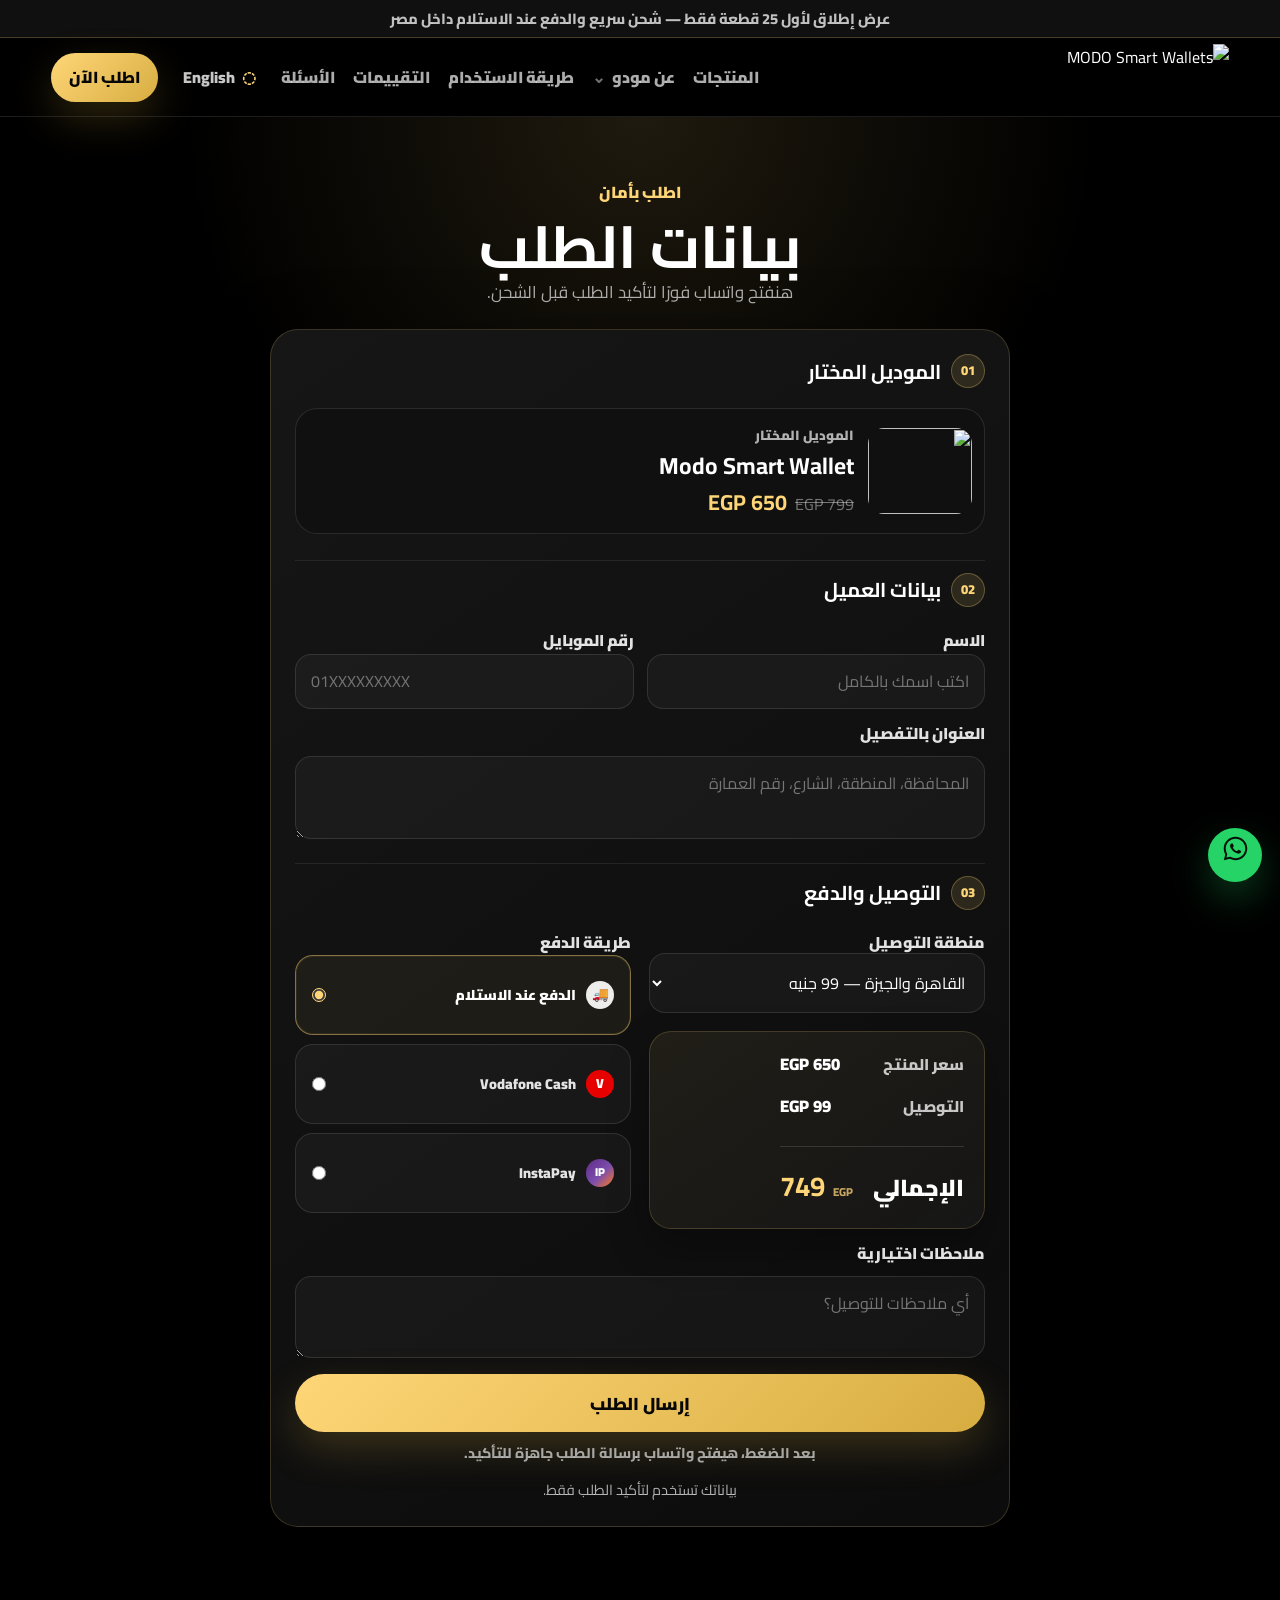
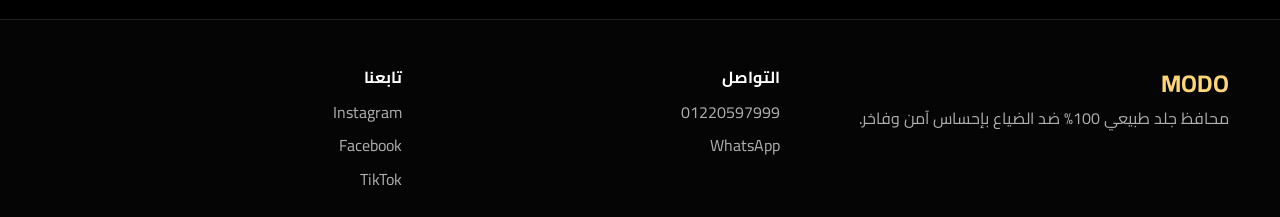
==== checkout.html @ 0194f2d9 "Add files via upload" ====
<!DOCTYPE html>
<html lang="ar" dir="rtl">
<head>
  <meta charset="UTF-8" />
  <meta name="viewport" content="width=device-width, initial-scale=1.0" />
  <meta name="description" content="Checkout MODO Smart Wallet: اختر المحفظة، منطقة التوصيل، وطريقة الدفع. الدفع عند الاستلام داخل مصر." />
  <title>Checkout | MODO Smart Wallet</title>
  <link rel="preconnect" href="https://fonts.googleapis.com">
  <link rel="preconnect" href="https://fonts.gstatic.com" crossorigin>
  <link href="https://fonts.googleapis.com/css2?family=Cairo:wght@400;600;700;800;900&display=swap" rel="stylesheet">
  <link rel="stylesheet" href="style.css?v=20260529-mobile-total-gray" />

  <!-- Meta Pixel Code -->
  <script>
  !function(f,b,e,v,n,t,s)
  {if(f.fbq)return;n=f.fbq=function(){n.callMethod?
  n.callMethod.apply(n,arguments):n.queue.push(arguments)};
  if(!f._fbq)f._fbq=n;n.push=n;n.loaded=!0;n.version='2.0';
  n.queue=[];t=b.createElement(e);t.async=!0;
  t.src=v;s=b.getElementsByTagName(e)[0];
  s.parentNode.insertBefore(t,s)}(window, document,'script',
  'https://connect.facebook.net/en_US/fbevents.js');
  fbq('init', '1723439528639555');
  fbq('track', 'PageView');
  </script>
  <noscript><img height="1" width="1" style="display:none"
  src="https://www.facebook.com/tr?id=1723439528639555&ev=PageView&noscript=1"
  /></noscript>
  <!-- End Meta Pixel Code -->
</head>
<body class="checkout-page">
  <div class="top-strip"><span data-i18n="topOffer">عرض إطلاق لأول 25 قطعة فقط — شحن سريع والدفع عند الاستلام داخل مصر</span></div>

  <header class="site-header">
    <div class="container nav">
      <a href="./index.html#home" class="brand" aria-label="MODO Smart Wallets">
        <img src="https://www.modosmartwallets.com/modo-logo.png" alt="MODO Smart Wallets">
      </a>
      <nav class="nav-links" id="navLinks">
        <a href="./index.html#products" data-i18n="navProducts">المنتجات</a>
        <details class="nav-about">
          <summary data-i18n="navAbout">عن مودو</summary>
          <a href="./story.html" data-i18n="navStory">قصتنا</a>
          <a href="./why.html" data-i18n="navWhy">ليه تختار مودو</a>
        </details>
        <a href="./how.html" data-i18n="navHow">طريقة الاستخدام</a>
        <a href="./index.html#reviews" data-i18n="navReviews">التقييمات</a>
        <a href="./faq.html" data-i18n="navFAQ">الأسئلة</a>
      </nav>
      <div class="nav-actions">
        <button class="lang-btn" id="langToggle" type="button">English</button>
        <a href="./checkout.html" class="mini-cta" data-i18n="navCTA">اطلب الآن</a>
        <button class="menu-btn" id="menuBtn" type="button" aria-label="Menu">☰</button>
      </div>
    </div>
  </header>

  <main>
    <section class="section order-section checkout-standalone" id="order">
      <div class="container order-shell">
        <div class="section-head reveal">
          <span data-i18n="orderEyebrow">اطلب بأمان</span>
          <h1 data-i18n="orderTitle">بيانات الطلب</h1>
          <p data-i18n="orderSubtitle">هنفتح واتساب فورًا لتأكيد الطلب قبل الشحن.</p>
        </div>

        <form class="order-form reveal" id="orderForm">
          <div class="selected-product-card" id="selectedProductCard">
            <img src="https://www.modosmartwallets.com/smart-wallet.jpg" alt="" id="selectedProductImg">
            <div>
              <small data-i18n="selectedLabel">الموديل المختار</small>
              <h3 id="selectedProductName">Modo Smart Wallet</h3>
              <p><span class="old-price" id="selectedOldPrice">799 EGP</span> <strong id="selectedPrice">650 EGP</strong></p>
            </div>
          </div>

          <label for="productSelect" data-i18n="formProduct">اختار المنتج</label>
          <select id="productSelect" required></select>

          <div class="form-grid">
            <div>
              <label for="customerName" data-i18n="formName">الاسم</label>
              <input type="text" id="customerName" required>
            </div>
            <div>
              <label for="customerPhone" data-i18n="formPhone">رقم الموبايل</label>
              <input type="tel" id="customerPhone" required>
            </div>
          </div>

          <label for="customerAddress" data-i18n="formAddress">العنوان بالتفصيل</label>
          <textarea id="customerAddress" required></textarea>

          <div class="form-grid">
            <div>
              <label for="deliveryRegion" data-i18n="formDeliveryRegion">منطقة التوصيل</label>
              <select id="deliveryRegion" required>
                <option value="cairo_giza" data-i18n="deliveryCairoGiza">القاهرة والجيزة — 99 جنيه</option>
                <option value="alex" data-i18n="deliveryAlex">الإسكندرية — 120 جنيه</option>
                <option value="delta_canal" data-i18n="deliveryDeltaCanal">الدلتا والقناة — 125 جنيه</option>
                <option value="assiut" data-i18n="deliveryAssiut">أسيوط — 200 جنيه</option>
                <option value="northcoast" data-i18n="deliveryNorthCoast">الساحل الشمالي — 220 جنيه</option>
              </select>
            </div>
            <div>
              <label for="paymentMethod" data-i18n="formPayment">طريقة الدفع</label>
              <select id="paymentMethod" required>
                <option value="Cash on Delivery" data-i18n="paymentCOD">الدفع عند الاستلام</option>
                <option value="Vodafone Cash">Vodafone Cash</option>
                <option value="InstaPay">InstaPay</option>
              </select>
            </div>
          </div>

          <p class="premium-free-delivery-note" id="premiumFreeDeliveryNote" hidden data-i18n="premiumFreeDeliveryCheckout">توصيل مجاني مع Modo Premium Wallet</p>

          <div class="checkout-total-box" id="checkoutTotalBox">
            <span data-i18n="checkoutTotalLabel">إجمالي السعر شامل التوصيل</span>
            <strong id="checkoutTotalValue">749 EGP</strong>
          </div>

          <label for="customerNotes" data-i18n="formNotes">ملاحظات اختيارية</label>
          <textarea id="customerNotes"></textarea>

          <button type="submit" class="btn btn-primary order-submit" data-i18n="submitOrder">إرسال الطلب</button>
          <p class="order-success-message" id="orderSuccess" hidden data-i18n="orderSuccess">تم تأكيد طلبك</p>
          <p class="form-note"><span data-i18n="formNote">بياناتك تستخدم لتأكيد الطلب فقط.</span></p>
        </form>
      </div>
    </section>
  </main>

  <footer class="footer">
    <div class="container footer-grid">
      <div><h3>MODO</h3><p data-i18n="footerAbout">محافظ جلد طبيعي 100% ضد الضياع بإحساس آمن وفاخر.</p></div>
      <div><h4 data-i18n="footerContact">التواصل</h4><a href="tel:01220597999">01220597999</a><a href="https://wa.me/201220597999" target="_blank" rel="noopener noreferrer">WhatsApp</a></div>
      <div><h4 data-i18n="footerSocial">تابعنا</h4><a href="https://www.instagram.com/modo.smart.wallets?igsh=YzNkcmE1bDY4eXp3&utm_source=qr" target="_blank" rel="noopener noreferrer">Instagram</a><a href="https://www.facebook.com/share/1Ctd9zWfsX/?mibextid=wwXIfr" target="_blank" rel="noopener noreferrer">Facebook</a><a href="https://www.tiktok.com/@modo.smart.wallet" target="_blank" rel="noopener noreferrer">TikTok</a></div>
    </div>
  </footer>

  <a href="https://wa.me/201220597999" class="whatsapp-float" target="_blank" rel="noopener noreferrer" aria-label="WhatsApp">WhatsApp</a>
  <script type="module" src="script.js?v=20260529-mobile-total-gray"></script>
</body>
</html>
---- style.css ----
:root {
  --black: #000;
  --ink: #070707;
  --panel: #101010;
  --panel-2: #1a1a1a;
  --gold: #d7ad42;
  --gold-soft: #ffd677;
  --text: #fff;
  --muted: rgba(255,255,255,.68);
  --line: rgba(255,255,255,.11);
  --safe: #8dffad;
  --shadow: 0 26px 80px rgba(0,0,0,.45);
}

* { box-sizing: border-box; margin: 0; padding: 0; }
html { scroll-behavior: smooth; }
body {
  font-family: "Cairo", Arial, sans-serif;
  background: #000;
  color: var(--text);
  line-height: 1.7;
  overflow-x: hidden;
}
body.en { direction: ltr; }
a { color: inherit; text-decoration: none; }
button, input, textarea, select { font: inherit; }
img, video { max-width: 100%; display: block; }
.container { width: min(1180px, 92%); margin-inline: auto; }

.top-strip {
  background: #101010;
  border-bottom: 1px solid rgba(255,214,119,.22);
  color: rgba(255,255,255,.74);
  text-align: center;
  font-weight: 800;
  padding: 8px 14px;
  font-size: clamp(.78rem, 1.8vw, .92rem);
  line-height: 1.45;
}
.top-strip span {
  display: block;
  max-width: 780px;
  margin-inline: auto;
}

.site-header {
  position: sticky;
  top: 0;
  z-index: 1000;
  background: rgba(0,0,0,.92);
  border-bottom: 1px solid var(--line);
  backdrop-filter: blur(20px);
}
.nav {
  min-height: 78px;
  display: flex;
  align-items: center;
  justify-content: space-between;
  gap: 18px;
}
.brand { display: inline-flex; align-items: center; }
.brand img { width: 168px; height: 66px; object-fit: contain; }
.nav-links, .nav-actions { display: flex; align-items: center; gap: 18px; }
.nav-links { color: var(--muted); font-weight: 900; }
.nav-links a:hover, .nav-about summary:hover { color: var(--gold-soft); }
.nav-about { position: relative; }
.nav-about summary { list-style: none; cursor: pointer; color: var(--muted); }
.nav-about summary::-webkit-details-marker { display: none; }
.nav-about summary::after { content: "⌄"; margin-inline-start: 7px; color: rgba(255,255,255,.45); }
.nav-about[open] a {
  display: block;
  background: #0d0d0d;
  border: 1px solid var(--line);
  padding: 10px 14px;
  min-width: 160px;
}
@media (min-width: 981px) {
  .nav-about[open] a:first-of-type { position: absolute; top: 34px; inset-inline-start: 0; border-radius: 16px 16px 0 0; }
  .nav-about[open] a:last-of-type { position: absolute; top: 76px; inset-inline-start: 0; border-radius: 0 0 16px 16px; }
}
.lang-btn, .menu-btn, .btn, .mini-cta {
  min-height: 46px;
  border-radius: 999px;
  border: 1px solid var(--line);
  background: transparent;
  color: #fff;
  padding: 11px 18px;
  cursor: pointer;
  font-weight: 900;
  display: inline-flex;
  align-items: center;
  justify-content: center;
  transition: .22s ease;
}
.lang-btn { border-color: transparent; color: rgba(255,255,255,.78); padding-inline: 6px; }
.lang-btn::before { content: "◌"; color: var(--gold-soft); margin-inline-end: 7px; }
.menu-btn { display: none; width: 46px; padding: 0; font-size: 1.35rem; }
.mini-cta, .btn-primary {
  border: 0;
  background: linear-gradient(135deg, var(--gold-soft), var(--gold));
  color: #070707;
  box-shadow: 0 16px 42px rgba(215,173,66,.22);
}
.btn-primary:hover, .mini-cta:hover { transform: translateY(-2px); box-shadow: 0 20px 52px rgba(215,173,66,.32); }
.btn-secondary { background: #151515; color: #fff; border-color: rgba(255,255,255,.14); }
.btn-secondary:hover { border-color: rgba(255,214,119,.45); color: var(--gold-soft); }

.hero {
  position: relative;
  min-height: calc(100vh - 116px);
  display: grid;
  align-items: center;
  overflow: hidden;
  padding: 72px 0 56px;
  background:
    radial-gradient(circle at 25% 18%, rgba(255,214,119,.16), transparent 28%),
    linear-gradient(180deg, #050505, #000);
}
.hero::before {
  content: "";
  position: absolute;
  inset: 0;
  background-image:
    linear-gradient(rgba(255,255,255,.035) 1px, transparent 1px),
    linear-gradient(90deg, rgba(255,255,255,.035) 1px, transparent 1px);
  background-size: 54px 54px;
  mask-image: linear-gradient(to bottom, #000 12%, transparent 90%);
  pointer-events: none;
}
.hero-grid {
  position: relative;
  z-index: 1;
  display: grid;
  grid-template-columns: 1fr .92fr;
  gap: 56px;
  align-items: center;
}
.brand-system {
  width: fit-content;
  display: flex;
  flex-wrap: wrap;
  gap: 8px;
  padding: 6px;
  border-radius: 999px;
  background: rgba(255,255,255,.04);
  border: 1px solid var(--line);
  margin-bottom: 18px;
}
.brand-system span {
  border-radius: 999px;
  padding: 7px 12px;
  background: #151515;
  color: rgba(255,255,255,.78);
  font-size: .84rem;
  font-weight: 900;
}
.brand-system span:first-child { color: var(--gold-soft); }
.brand-system span:nth-child(2) { color: var(--safe); }
.brand-system span:nth-child(3) {
  color: #fff;
  background:
    linear-gradient(180deg, rgba(255,255,255,.12), rgba(255,255,255,.055));
  border: 1px solid rgba(255,255,255,.16);
  box-shadow: inset 0 1px 0 rgba(255,255,255,.08);
}
.hero-kicker, .section-head span, .section-copy > span {
  display: inline-flex;
  color: var(--gold-soft);
  font-weight: 900;
  margin-bottom: 10px;
}
.hero-kicker {
  display: block;
  width: fit-content;
  margin-inline: auto;
  text-align: center;
  font-size: .88rem;
  letter-spacing: .08em;
  text-transform: uppercase;
  color: rgba(255,214,119,.86);
}
.launch-offer-line,
.purchase-notes,
.checkout-trust-notes {
  display: none !important;
}
.launch-offer-line {
  display: inline-grid;
  gap: 2px;
  padding: 10px 0;
  margin-bottom: 14px;
  border-block: 1px solid rgba(255,214,119,.2);
}
.launch-offer-line strong {
  color: var(--gold-soft);
  font-size: clamp(1.05rem, 2.4vw, 1.35rem);
  line-height: 1.15;
}
.launch-offer-line span {
  color: rgba(255,255,255,.62);
  font-size: .92rem;
  font-weight: 800;
}
.hero h1 {
  font-size: clamp(2.8rem, 6.6vw, 6.7rem);
  line-height: 1.02;
  letter-spacing: 0;
  max-width: 820px;
  margin-bottom: 20px;
}
.hero-subtitle {
  color: rgba(255,255,255,.76);
  font-size: 1.18rem;
  max-width: 680px;
  margin-bottom: 24px;
}
.hero-actions { display: flex; flex-wrap: wrap; gap: 12px; margin-bottom: 26px; }
.purchase-notes,
.checkout-trust-notes {
  display: flex;
  flex-wrap: wrap;
  gap: 8px 14px;
  margin: -12px 0 22px;
  color: rgba(255,255,255,.66);
  font-size: .9rem;
  font-weight: 800;
}
.purchase-notes span,
.checkout-trust-notes span {
  display: inline-flex;
  align-items: center;
  gap: 7px;
}
.purchase-notes span::before,
.checkout-trust-notes span::before {
  content: "";
  width: 6px;
  height: 6px;
  border-radius: 50%;
  background: var(--gold-soft);
}
.checkout-trust-notes {
  justify-content: center;
  margin: 14px 0 0;
}
.order-urgency {
  width: fit-content;
  margin: 14px auto 0;
  color: var(--gold-soft);
  font-weight: 900;
  font-size: .96rem;
  border-bottom: 1px solid rgba(255,214,119,.35);
}
.signal-row {
  display: grid;
  grid-template-columns: 1fr;
  gap: 10px;
  max-width: 420px;
  width: fit-content;
  margin: 20px auto 0;
  border: 0;
}
.signal-row div {
  min-height: auto;
  display: grid;
  grid-template-columns: 10px 1fr;
  gap: 10px;
  align-items: start;
  border-radius: 0;
  background: transparent;
  border: 0;
  padding: 0;
}
.signal-row div::before {
  content: "";
  width: 6px;
  height: 6px;
  margin-top: 9px;
  border-radius: 50%;
  background: var(--gold-soft);
  box-shadow: 0 0 0 4px rgba(255,214,119,.08);
}
.signal-row div:not(:last-child) {
  border-inline-end: 0;
}
.signal-row strong {
  display: block;
  grid-column: 2;
  color: var(--gold-soft);
  font-size: .84rem;
  font-weight: 950;
  letter-spacing: 0;
  text-transform: none;
  margin-bottom: 0;
}
.signal-row span {
  grid-column: 2;
  color: rgba(255,255,255,.7);
  font-size: .88rem;
}

.hero-device { position: relative; min-height: 560px; display: grid; align-items: center; }
.tracking-orbit { position: absolute; inset: 3% 0 16%; display: grid; place-items: center; pointer-events: none; }
.tracking-orbit span {
  position: absolute;
  width: 54%;
  aspect-ratio: 1;
  border-radius: 50%;
  border: 1px solid rgba(255,214,119,.24);
  animation: pulse 3.5s ease-in-out infinite;
}
.tracking-orbit span:nth-child(2) { width: 72%; animation-delay: .5s; border-color: rgba(141,255,173,.17); }
.tracking-orbit span:nth-child(3) { width: 90%; animation-delay: 1s; border-color: rgba(255,255,255,.08); }
@keyframes pulse { 0%,100% { transform: scale(.96); opacity: .55; } 50% { transform: scale(1.03); opacity: 1; } }
.product-frame {
  position: relative;
  z-index: 2;
  width: min(470px, 92%);
  margin-inline: auto;
  border-radius: 36px;
  padding: 14px;
  background: linear-gradient(145deg, rgba(255,255,255,.1), rgba(255,255,255,.025));
  border: 1px solid rgba(255,214,119,.22);
  box-shadow: var(--shadow);
}
.product-frame img { width: 100%; aspect-ratio: 1/1; object-fit: cover; border-radius: 26px; filter: contrast(1.04) saturate(1.04); }
.device-chip { display: none !important; }
.thumb-row { display: grid; grid-template-columns: repeat(3, 1fr); gap: 10px; width: min(360px, 82%); margin: 14px auto 0; position: relative; z-index: 3; }
.thumb { border: 2px solid rgba(255,255,255,.12); border-radius: 16px; overflow: hidden; background: transparent; cursor: pointer; opacity: .84; }
.thumb.active, .thumb:hover { opacity: 1; border-color: var(--gold-soft); }
.thumb img { width: 100%; aspect-ratio: 1.25/1; object-fit: cover; }

.identity-band {
  padding: 18px 0;
  background: #050505;
  border-block: 1px solid var(--line);
}

.trust-strip-section {
  padding: 18px 0;
  background: #000;
  border-bottom: 1px solid rgba(255,255,255,.08);
}
.trust-strip {
  display: grid;
  grid-template-columns: repeat(4, 1fr);
  border-block: 1px solid rgba(255,255,255,.1);
}
.trust-strip div {
  padding: 16px 18px;
}
.trust-strip div:not(:last-child) {
  border-inline-end: 1px solid rgba(255,255,255,.08);
}
.trust-strip strong {
  display: block;
  color: var(--gold-soft);
  font-size: clamp(1.05rem, 2.4vw, 1.45rem);
  line-height: 1.1;
  margin-bottom: 4px;
}
.trust-strip span {
  color: rgba(255,255,255,.58);
  font-size: .88rem;
  font-weight: 800;
}

.conversion-band-section {
  padding: 20px 0 34px;
  background: #000;
}
.conversion-band {
  display: flex;
  flex-direction: column;
  align-items: center;
  justify-content: center;
  gap: 18px;
  padding: 22px 0;
  border-block: 1px solid rgba(255,255,255,.1);
  text-align: center;
}
.conversion-band span {
  display: inline-flex;
  color: var(--gold-soft);
  font-size: .78rem;
  font-weight: 950;
  letter-spacing: .08em;
  text-transform: uppercase;
  margin-bottom: 6px;
}
.conversion-band h2 {
  font-size: clamp(1.35rem, 3vw, 2.2rem);
  line-height: 1.2;
  margin-bottom: 5px;
}
.conversion-band p {
  color: rgba(255,255,255,.62);
  max-width: 680px;
  margin-inline: auto;
}
.identity-grid {
  display: grid;
  grid-template-columns: repeat(3, 1fr);
  gap: 0;
  border-block: 1px solid rgba(255,255,255,.09);
}
.identity-card {
  background: transparent;
  border: 0;
  border-radius: 0;
  padding: 18px 22px;
  box-shadow: none;
}
.identity-card:not(:last-child) {
  border-inline-end: 1px solid rgba(255,255,255,.08);
}
.identity-card span {
  color: var(--gold-soft);
  font-size: .76rem;
  font-weight: 950;
  letter-spacing: .1em;
}
.identity-card h2 {
  font-size: 1rem;
  margin: 7px 0 5px;
  color: rgba(255,255,255,.9);
}
.identity-card p {
  color: rgba(255,255,255,.58);
  font-size: .9rem;
  line-height: 1.75;
}

.section { padding: 76px 0; }
.section-head { max-width: 760px; margin: 0 auto 36px; text-align: center; }
.section-head h2, .section-copy h2 {
  font-size: clamp(2rem, 4.5vw, 4rem);
  line-height: 1.14;
  margin-bottom: 12px;
}
.section-head p, .section-copy p { color: var(--muted); font-size: 1.05rem; }
.demo-grid, .proof-layout { display: grid; grid-template-columns: .82fr 1.18fr; gap: 30px; align-items: center; }
.ugc-section { background: linear-gradient(180deg, #000, #050505); }
.video-shell {
  border-radius: 30px;
  padding: 12px;
  background: #111;
  border: 1px solid rgba(255,214,119,.18);
  box-shadow: var(--shadow);
}
.video-shell video { width: 100%; max-height: 520px; object-fit: contain; border-radius: 22px; background: #000; }

.founder-story-section {
  background:
    radial-gradient(circle at 78% 8%, rgba(255,214,119,.08), transparent 28%),
    #000;
}
.founder-story-grid {
  display: grid;
  grid-template-columns: 1.05fr .95fr;
  gap: 28px;
  align-items: start;
}
.founder-story-copy,
.founder-story-panel {
  border-block: 1px solid rgba(255,255,255,.1);
  padding: 28px 0;
}
.founder-story-copy > span {
  display: inline-flex;
  color: var(--gold-soft);
  font-size: .82rem;
  font-weight: 950;
  letter-spacing: .08em;
  text-transform: uppercase;
  margin-bottom: 12px;
}
.founder-story-copy h2 {
  max-width: 720px;
  font-size: clamp(1.75rem, 3.5vw, 3rem);
  line-height: 1.18;
  margin-bottom: 18px;
}
.story-paragraphs {
  display: grid;
  gap: 12px;
  max-width: 720px;
}
.story-paragraphs p,
.story-human-note {
  color: rgba(255,255,255,.68);
  font-size: 1rem;
  line-height: 1.9;
}
.story-value-list {
  list-style: none;
  display: grid;
  gap: 14px;
  margin-bottom: 22px;
}
.story-value-list li {
  display: grid;
  grid-template-columns: 26px 1fr;
  gap: 10px;
  align-items: start;
  padding-bottom: 14px;
  border-bottom: 1px solid rgba(255,255,255,.08);
}
.story-value-list span {
  color: var(--gold-soft);
  font-weight: 950;
  line-height: 1.5;
}
.story-value-list strong {
  color: rgba(255,255,255,.9);
  font-size: 1rem;
  line-height: 1.65;
}
.story-highlight-line {
  color: var(--gold-soft);
  font-weight: 950;
  font-size: 1.08rem;
  line-height: 1.8;
  margin-bottom: 12px;
}

.products-grid { display: grid; grid-template-columns: repeat(3, 1fr); gap: 20px; }
.product-card {
  position: relative;
  display: flex;
  flex-direction: column;
  background: linear-gradient(145deg, rgba(255,255,255,.07), rgba(255,255,255,.025));
  border: 1px solid var(--line);
  border-radius: 26px;
  padding: 16px;
  box-shadow: var(--shadow);
}
.product-card.featured { border-color: rgba(255,214,119,.42); }
.product-tag, .free-delivery-badge {
  position: absolute;
  top: 26px;
  border-radius: 999px;
  padding: 8px 12px;
  font-size: .82rem;
  font-weight: 950;
  z-index: 2;
}
.product-tag { inset-inline-start: 26px; background: rgba(0,0,0,.76); border: 1px solid rgba(255,214,119,.35); color: var(--gold-soft); }
.free-delivery-badge { inset-inline-end: 26px; background: linear-gradient(135deg, #d7ffdf, var(--safe)); color: #061006; }
.product-card img { width: 100%; aspect-ratio: 1.05/1; object-fit: cover; border-radius: 20px; margin-bottom: 16px; }
.product-card h3 { font-size: 1.35rem; margin-bottom: 6px; }
.product-card p { color: var(--muted); margin-bottom: 12px; }
.product-tracker-note {
  width: fit-content;
  margin: 0 auto 12px;
  padding: 8px 13px;
  border-radius: 999px;
  background: rgba(255,255,255,.055);
  border: 1px solid rgba(255,214,119,.22);
  color: var(--gold-soft);
  font-weight: 950;
  font-size: .88rem;
  text-align: center;
}
.product-features { list-style: none; display: grid; gap: 8px; margin: 4px 0 16px; }
.product-features li { color: rgba(255,255,255,.82); font-size: .95rem; }
.product-features li::before { content: "✓"; color: var(--gold-soft); margin-inline-end: 8px; font-weight: 950; }
.premium-more { margin: 0 0 14px; border-radius: 16px; background: #1a1a1a; border: 1px solid var(--line); overflow: hidden; }
.premium-more summary { cursor: pointer; list-style: none; padding: 10px 13px; color: var(--gold-soft); font-weight: 900; }
.premium-more summary::-webkit-details-marker { display: none; }
.premium-more-body { border-top: 1px solid var(--line); padding: 13px; color: var(--muted); }
.premium-more-body ul { list-style: none; display: grid; gap: 5px; margin-top: 9px; }
.price-row { margin-top: auto; display: flex; align-items: baseline; gap: 10px; margin-bottom: 16px; }
.old-price { color: rgba(255,255,255,.42); text-decoration: line-through; white-space: nowrap; }
.new-price { color: var(--gold-soft); font-size: 1.6rem; font-weight: 950; white-space: nowrap; }
.product-sale-line {
  display: grid;
  gap: 5px;
  margin: -4px 0 14px;
  padding-block: 12px;
  border-block: 1px solid rgba(255,255,255,.08);
}
.product-sale-line strong {
  color: var(--gold-soft);
  font-size: .92rem;
}
.product-sale-line span {
  color: rgba(255,255,255,.62);
  font-size: .88rem;
  font-weight: 800;
}
.choose-btn { width: 100%; min-height: 54px; }

.proof-section { background: #050505; }
.reviews-live {
  background: linear-gradient(145deg, rgba(255,255,255,.07), rgba(255,255,255,.025));
  border: 1px solid var(--line);
  border-radius: 28px;
  padding: 18px;
}
.reviews-toolbar { display: flex; align-items: center; justify-content: space-between; margin-bottom: 14px; }
.reviews-toolbar span { color: var(--safe); border: 1px solid rgba(141,255,173,.25); border-radius: 999px; padding: 5px 10px; font-weight: 900; }
.reviews-grid { display: grid; grid-template-columns: repeat(2, 1fr); gap: 14px; }
.review-card { background: #101010; border: 1px solid var(--line); border-radius: 20px; padding: 18px; }
.reviews-grid.compact-one .review-card:nth-child(n+2) { display: none; }
.review-card img {
  width: 100%;
  aspect-ratio: 1.15/1;
  object-fit: cover;
  border-radius: 16px;
  border: 1px solid rgba(255,255,255,.1);
  margin-bottom: 12px;
}
.stars { color: #fff2c5; margin-bottom: 8px; letter-spacing: 1px; }
.review-card p { color: rgba(255,255,255,.78); margin-bottom: 12px; }
.review-card strong { display: block; }
.review-meta { color: var(--muted); font-size: .86rem; margin-top: 4px; }
.reviews-toggle-btn, .write-review-toggle {
  display: flex;
  margin-top: 16px;
  margin-inline: auto;
  justify-content: center;
  text-align: center;
  width: fit-content;
}
.reviews-toggle-btn {
  align-self: center;
}
.live-review-form { display: grid; gap: 10px; margin-top: 16px; }
.review-form-collapsed { display: none; }
.review-form-open { display: grid; }

.order-section { background: radial-gradient(circle at 50% 0%, rgba(255,214,119,.12), transparent 28%), #000; }
.order-shell { max-width: 880px; }
.order-form {
  display: grid;
  gap: 13px;
  background: linear-gradient(145deg, rgba(255,255,255,.075), rgba(255,255,255,.025));
  border: 1px solid rgba(255,214,119,.18);
  border-radius: 30px;
  padding: 24px;
  box-shadow: var(--shadow);
}
.selected-product-card {
  display: grid;
  grid-template-columns: 128px 1fr;
  gap: 16px;
  align-items: center;
  border-radius: 24px;
  background: #101010;
  border: 1px solid var(--line);
  padding: 14px;
  margin-bottom: 8px;
}
.selected-product-card img { width: 128px; height: 104px; object-fit: cover; border-radius: 18px; }
.selected-product-card small { color: var(--muted); font-weight: 900; }
.selected-product-card strong { color: var(--gold-soft); font-size: 1.35rem; }
.form-grid { display: grid; grid-template-columns: repeat(2, 1fr); gap: 13px; }
.order-form label, .live-review-form label { font-weight: 900; color: rgba(255,255,255,.88); }
.order-form input, .order-form textarea, .order-form select, .live-review-form input, .live-review-form textarea, .live-review-form select {
  width: 100%;
  min-height: 56px;
  border-radius: 18px;
  background: #070707;
  border: 1px solid var(--line);
  color: #fff;
  padding: 13px 15px;
  outline: none;
}
.order-form textarea, .live-review-form textarea { min-height: 96px; resize: vertical; }
.order-form input:focus, .order-form textarea:focus, .order-form select:focus, .live-review-form input:focus, .live-review-form textarea:focus, .live-review-form select:focus {
  border-color: rgba(255,214,119,.62);
  box-shadow: 0 0 0 4px rgba(255,214,119,.1);
}
.checkout-total-box {
  display: flex;
  justify-content: space-between;
  align-items: center;
  gap: 16px;
  padding: 16px 18px;
  border-radius: 22px;
  background: #1a1a1a;
  border: 1px solid rgba(255,214,119,.26);
}
.checkout-total-box span { color: rgba(255,255,255,.76); font-weight: 900; }
.checkout-total-box strong { color: var(--gold-soft); font-size: 1.45rem; font-weight: 950; white-space: nowrap; }
.premium-free-delivery-note, .order-success-message {
  text-align: center;
  border-radius: 18px;
  padding: 12px 14px;
  background: linear-gradient(135deg, #d7ffdf, var(--safe));
  color: #061006;
  font-weight: 950;
}
.premium-free-delivery-note[hidden], .order-success-message[hidden] { display: none !important; }
.order-submit { width: 100%; min-height: 58px; font-size: 1.08rem; }
.form-note { text-align: center; color: var(--muted); font-size: .9rem; }

.footer { background: #050505; border-top: 1px solid var(--line); padding: 44px 0 18px; }
.footer-grid { display: grid; grid-template-columns: 1.2fr 1fr 1fr; gap: 28px; }
.footer h3 { color: var(--gold-soft); font-size: 1.5rem; }
.footer h4 { margin-bottom: 8px; }
.footer p, .footer a { display: block; color: var(--muted); margin-bottom: 6px; }
.footer a:hover { color: var(--gold-soft); }
.copyright { text-align: center; color: var(--muted); border-top: 1px solid var(--line); margin-top: 28px; padding-top: 18px; font-size: .9rem; }
.whatsapp-float {
  position: fixed;
  inset-inline-start: 18px;
  bottom: 18px;
  z-index: 999;
  min-width: 54px;
  height: 54px;
  padding: 0 13px;
  border-radius: 999px;
  display: grid;
  place-items: center;
  background: #25d366;
  color: #061006;
  font-weight: 950;
  font-size: .78rem;
  box-shadow: 0 16px 38px rgba(37,211,102,.28);
}
.sticky-mobile-cta {
  display: none;
  position: fixed;
  inset-inline: 18px;
  bottom: 10px;
  z-index: 1000;
  min-height: 46px;
  border-radius: 999px;
  background: linear-gradient(135deg, var(--gold-soft), var(--gold));
  color: #070707;
  font-weight: 950;
  align-items: center;
  justify-content: center;
  transform: translateY(130%);
  opacity: 0;
  pointer-events: none;
  transition: .22s ease;
}
.sticky-mobile-cta.show { transform: translateY(0); opacity: 1; pointer-events: auto; }

.reveal { opacity: 0; transform: translateY(24px); transition: opacity .65s ease, transform .65s ease; }
.reveal.active { opacity: 1; transform: translateY(0); }

@media (max-width: 980px) {
  .nav-links {
    display: none;
    position: absolute;
    top: 78px;
    inset-inline: 4%;
    flex-direction: column;
    align-items: stretch;
    background: #0a0a0a;
    border: 1px solid var(--line);
    border-radius: 22px;
    padding: 14px;
    box-shadow: var(--shadow);
  }
  .nav-links.open { display: flex; }
  .nav-links a, .nav-about { background: #111; border: 1px solid rgba(255,255,255,.06); border-radius: 14px; padding: 11px 12px; }
  .nav-about a { margin-top: 10px; }
  .menu-btn { display: inline-flex; }
  .mini-cta { display: none; }
  .hero-grid, .demo-grid, .proof-layout { grid-template-columns: 1fr; }
  .founder-story-grid { grid-template-columns: 1fr; gap: 0; }
  .founder-story-panel { border-top: 0; }
  .hero-device { min-height: auto; padding-top: 18px; }
  .identity-grid, .products-grid { grid-template-columns: 1fr; }
  .trust-strip { grid-template-columns: repeat(2, 1fr); }
  .trust-strip div:nth-child(2) { border-inline-end: 0; }
  .trust-strip div:nth-child(-n+2) { border-bottom: 1px solid rgba(255,255,255,.08); }
  .identity-card:not(:last-child) {
    border-inline-end: 0;
    border-bottom: 1px solid rgba(255,255,255,.1);
  }
  .reviews-grid { grid-template-columns: 1fr; }
}

@media (max-width: 620px) {
  .top-strip {
    font-size: .78rem;
    font-weight: 750;
    line-height: 1.55;
    padding: 7px 18px;
  }
  .brand img { width: 142px; height: 58px; }
  .lang-btn { min-height: 42px; font-size: .9rem; }
  .hero { min-height: auto; padding: 76px 0 36px; }
  .hero h1 { font-size: clamp(2rem, 11vw, 3.1rem); text-align: start; }
  .hero-subtitle { font-size: .96rem; line-height: 1.75; max-width: 34rem; }
  .hero-actions .btn { width: 100%; }
  .conversion-band {
    display: grid;
  }
  .conversion-band .btn {
    width: 100%;
  }
  .purchase-notes {
    margin-top: -10px;
    display: grid;
    gap: 7px;
  }
  .signal-row { grid-template-columns: 1fr; }
  .signal-row div:not(:last-child) {
    border-inline-end: 0;
    border-bottom: 0;
  }
  .product-frame { width: 100%; border-radius: 26px; }
  .product-frame img { border-radius: 18px; }
  .tracking-orbit span { width: 72%; }
  .tracking-orbit span:nth-child(2) { width: 88%; }
  .tracking-orbit span:nth-child(3) { width: 104%; }
  .section { padding: 56px 0; }
  .form-grid, .footer-grid { grid-template-columns: 1fr; }
  .selected-product-card { grid-template-columns: 92px 1fr; }
  .selected-product-card img { width: 92px; height: 82px; }
  .checkout-total-box { flex-direction: column; text-align: center; }
  .whatsapp-float {
    bottom: 18px;
    width: 48px;
    min-width: 48px;
    height: 48px;
    padding: 0;
    overflow: hidden;
    font-size: 0;
    border-radius: 50%;
  }
  .whatsapp-float::before {
    content: "WA";
    font-size: .72rem;
    font-weight: 950;
    letter-spacing: 0;
  }
  body.sticky-cta-visible .whatsapp-float { bottom: 70px; }
  .sticky-mobile-cta { display: flex; }
}

/* Final visual cleanup overrides */
.launch-offer-line,
.purchase-notes,
.checkout-trust-notes {
  display: none !important;
}

.conversion-band {
  display: flex !important;
  flex-direction: column !important;
  text-align: center !important;
}

.ugc-section .section-copy,
.proof-section .section-copy {
  text-align: center;
  justify-self: center;
  max-width: 720px;
}

.ugc-section .section-copy > span,
.proof-section .section-copy > span {
  margin-inline: auto;
}

.whatsapp-float {
  opacity: 1 !important;
  transform: none !important;
  pointer-events: auto !important;
}

.reviews-toggle-btn,
.write-review-toggle {
  display: flex !important;
  margin-inline: auto !important;
}

/* Site organization pass */
.section {
  overflow: hidden;
}

.hero-copy,
.section-head,
.section-copy,
.conversion-band {
  text-wrap: balance;
}

.hero-copy {
  max-width: 760px;
}

.products-grid,
.reviews-grid,
.trust-strip,
.proof-layout,
.demo-grid {
  align-items: start;
}

.product-card,
.reviews-live,
.order-form,
.video-shell,
.conversion-band {
  isolation: isolate;
}

@media (min-width: 981px) {
  .hero-copy {
    justify-self: start;
  }

  .conversion-band {
    max-width: 980px;
  }
}

@media (max-width: 620px) {
  .container {
    width: min(92%, 560px);
  }

  .top-strip {
    position: relative;
    z-index: 1001;
  }

  .nav {
    min-height: 72px;
  }

  .brand img {
    width: 124px;
    height: 52px;
  }

  .hero {
    padding: 36px 0 42px;
  }

  .hero-grid {
    gap: 28px;
  }

  .hero-copy {
    text-align: center;
    margin-inline: auto;
  }

  .brand-system {
    width: 100%;
    max-width: 360px;
    margin: 0 auto 18px;
    justify-content: center;
    gap: 6px;
    padding: 5px;
  }

  .brand-system span {
    flex: 1 1 0;
    min-width: 0;
    padding: 8px 7px;
    font-size: clamp(.72rem, 3.2vw, .86rem);
    text-align: center;
    white-space: nowrap;
  }

  .hero h1 {
    max-width: 13ch;
    margin: 0 auto 14px;
    font-size: clamp(2.25rem, 8.8vw, 3.1rem);
    line-height: 1.08;
    text-align: center;
  }

  .hero-subtitle {
    max-width: 28rem;
    margin: 0 auto 20px;
    font-size: clamp(.92rem, 3.7vw, 1rem);
    line-height: 1.75;
    text-align: center;
  }

  .hero-actions {
    margin-bottom: 20px;
    gap: 10px;
  }

  .hero-actions .btn {
    min-height: 52px;
  }

  .signal-row {
    width: min(100%, 330px);
    margin: 18px auto 0;
    gap: 8px;
    text-align: start;
  }

  .signal-row div {
    grid-template-columns: 9px 1fr;
    gap: 9px;
  }

  .signal-row strong {
    font-size: .86rem;
    line-height: 1.35;
  }

  .signal-row span {
    font-size: .82rem;
    line-height: 1.55;
  }

  .hero-device {
    padding-top: 2px;
  }

  .tracking-orbit {
    opacity: .55;
  }

  .product-frame {
    width: min(100%, 360px);
    padding: 10px;
    border-radius: 24px;
  }

  .product-frame img {
    aspect-ratio: 1.18 / 1;
    border-radius: 18px;
  }

  .thumb-row {
    width: min(82%, 290px);
    gap: 8px;
  }

  .section {
    padding: 48px 0;
  }

  .section-head {
    margin-bottom: 24px;
  }

  .section-head h2,
  .section-copy h2 {
    font-size: clamp(1.7rem, 8vw, 2.55rem);
    line-height: 1.16;
  }

  .section-head p,
  .section-copy p {
    font-size: .96rem;
    line-height: 1.75;
  }

  .trust-strip-section {
    padding: 12px 0;
  }

  .trust-strip {
    border-radius: 20px;
    overflow: hidden;
    background: rgba(255,255,255,.025);
  }

  .trust-strip div {
    padding: 13px 8px;
    text-align: center;
  }

  .trust-strip span {
    font-size: .78rem;
  }

  .demo-grid,
  .proof-layout {
    gap: 20px;
  }

  .video-shell {
    padding: 8px;
    border-radius: 22px;
  }

  .video-shell video {
    max-height: 360px;
    border-radius: 16px;
  }

  .products-grid {
    gap: 16px;
  }

  .product-card {
    padding: 14px;
    border-radius: 22px;
  }

  .product-card img {
    aspect-ratio: 1.42 / 1;
    border-radius: 16px;
    margin-bottom: 13px;
  }

  .product-card h3 {
    font-size: 1.22rem;
  }

  .product-card p,
  .product-features li,
  .product-sale-line span {
    font-size: .9rem;
    line-height: 1.6;
  }

  .product-features {
    gap: 6px;
    margin-bottom: 12px;
  }

  .product-sale-line {
    padding-block: 10px;
    margin-bottom: 12px;
  }

  .price-row {
    margin-bottom: 12px;
  }

  .new-price {
    font-size: 1.42rem;
  }

  .conversion-band-section {
    padding: 8px 0 28px;
  }

  .conversion-band {
    gap: 14px;
    padding: 22px 0 26px;
  }

  .conversion-band h2 {
    font-size: clamp(1.35rem, 6vw, 2rem);
    max-width: 15ch;
    margin-inline: auto;
  }

  .conversion-band p {
    max-width: 30rem;
    font-size: .94rem;
    line-height: 1.75;
  }

  .conversion-band .btn {
    max-width: 360px;
  }

  .proof-section {
    padding-top: 50px;
  }

  .reviews-live {
    padding: 14px;
    border-radius: 22px;
  }

  .reviews-toolbar {
    margin-bottom: 12px;
  }

  .reviews-grid {
    gap: 12px;
  }

  .review-card {
    padding: 15px;
    border-radius: 18px;
  }

  .order-section {
    padding-top: 52px;
  }

  .order-form {
    padding: 16px;
    border-radius: 24px;
    gap: 11px;
  }

  .selected-product-card {
    grid-template-columns: 86px 1fr;
    gap: 12px;
    padding: 12px;
    border-radius: 20px;
  }

  .selected-product-card img {
    width: 86px;
    height: 78px;
    border-radius: 15px;
  }

  .selected-product-card h3 {
    font-size: 1.05rem;
    line-height: 1.35;
  }

  .order-form input,
  .order-form textarea,
  .order-form select,
  .live-review-form input,
  .live-review-form textarea,
  .live-review-form select {
    min-height: 52px;
    border-radius: 16px;
  }

  .footer {
    padding-top: 34px;
  }
}

/* ===== Premium conversion pass: cinematic, fast, mobile-first ===== */
:root {
  --modo-gold: #FFD677;
  --modo-gold-deep: #D7AD42;
  --modo-data: #1A1A1A;
  --modo-line: rgba(255, 255, 255, .105);
}

.hero {
  min-height: calc(100svh - 88px);
  display: flex;
  align-items: center;
  padding: clamp(58px, 8vw, 96px) 0 clamp(42px, 6vw, 76px);
  background:
    linear-gradient(90deg, rgba(255, 214, 119, .10), transparent 36%),
    radial-gradient(circle at 70% 18%, rgba(255, 214, 119, .11), transparent 34%),
    linear-gradient(180deg, #090909 0%, #000 74%);
  border-bottom: 1px solid var(--modo-line);
}

.hero-grid {
  align-items: center;
  gap: clamp(28px, 5vw, 64px);
}

.hero-kicker {
  width: fit-content;
  margin: 0 0 18px;
  color: var(--modo-gold);
  font-size: .84rem;
  font-weight: 950;
  letter-spacing: .16em;
  text-transform: uppercase;
}

.hero h1 {
  max-width: 850px;
  margin-bottom: 18px;
  font-size: clamp(3.15rem, 7.4vw, 7rem);
  line-height: .98;
  letter-spacing: 0;
}

.hero-subtitle {
  max-width: 680px;
  color: rgba(255, 255, 255, .72);
  font-size: clamp(1.02rem, 1.65vw, 1.26rem);
  line-height: 1.9;
}

.hero-actions {
  gap: 12px;
  margin-top: 28px;
}

.hero-actions .btn,
.choose-btn,
.order-submit {
  min-height: 58px;
  border-radius: 999px;
  font-weight: 950;
}

.hero-actions .btn-primary,
.choose-btn,
.order-submit,
.sticky-mobile-cta {
  background: linear-gradient(135deg, var(--modo-gold), var(--modo-gold-deep)) !important;
  color: #070707 !important;
  border: 0 !important;
}

.hero-actions .btn-secondary {
  background: var(--modo-data) !important;
  color: #fff !important;
  border: 1px solid var(--modo-line) !important;
  box-shadow: none !important;
}

.hero-video-card {
  position: relative;
  overflow: hidden;
  border-radius: 34px;
  padding: 12px;
  background:
    linear-gradient(145deg, rgba(255, 214, 119, .10), rgba(255, 255, 255, .035)),
    #101010;
  border: 1px solid rgba(255, 214, 119, .22);
  box-shadow: 0 30px 90px rgba(0, 0, 0, .42);
}

.hero-video-card[hidden] {
  display: none !important;
}

.hero-video-card::after,
.product-card::after {
  content: "";
  position: absolute;
  inset: 0;
  pointer-events: none;
  background: linear-gradient(120deg, transparent 20%, rgba(255, 255, 255, .11), transparent 48%);
  transform: translateX(-115%);
  transition: transform .9s ease;
}

.hero-video-card:hover::after,
.product-card:hover::after {
  transform: translateX(115%);
}

.hero-demo-video {
  width: 100%;
  aspect-ratio: 4 / 5;
  max-height: 620px;
  display: block;
  object-fit: cover;
  border-radius: 24px;
  background: #000;
  filter: brightness(1.08) contrast(1.06);
}

.hero-video-close {
  position: absolute;
  top: 18px;
  inset-inline-end: 18px;
  z-index: 5;
  width: 42px;
  height: 42px;
  display: grid;
  place-items: center;
  border: 1px solid rgba(255, 255, 255, .18);
  border-radius: 999px;
  background: rgba(0, 0, 0, .72);
  color: #fff;
  font-size: 1.55rem;
  line-height: 1;
  cursor: pointer;
  backdrop-filter: blur(10px);
}

.hero-video-close:hover {
  border-color: rgba(255, 214, 119, .45);
  color: var(--modo-gold);
}

.hero-video-close {
  display: none !important;
}

.hero-video-caption {
  position: absolute;
  inset-inline: 28px;
  bottom: 28px;
  display: grid;
  gap: 3px;
  width: fit-content;
  max-width: calc(100% - 56px);
  padding: 12px 16px;
  border-radius: 18px;
  background: rgba(0, 0, 0, .74);
  border: 1px solid rgba(255, 214, 119, .24);
}

.hero-video-caption span {
  color: rgba(255, 255, 255, .68);
  font-size: .82rem;
  font-weight: 800;
}

.hero-video-caption strong {
  color: var(--modo-gold);
  font-size: 1rem;
}

.hero-video-caption {
  display: none !important;
}

.trust-strip-section {
  padding: 18px 0 28px;
  background: #000;
}

.trust-strip {
  display: grid;
  grid-template-columns: repeat(3, 1fr);
  gap: 12px;
  background: transparent;
  border: 0;
}

.trust-strip div,
.why-card,
.tracking-step,
.comparison-col,
.delivery-card {
  background: var(--modo-data);
  border: 1px solid var(--modo-line);
  border-radius: 20px;
  box-shadow: none;
}

.trust-strip div {
  padding: 18px;
  text-align: center;
}

.trust-strip strong {
  color: #fff;
  font-size: 1rem;
}

.trust-strip span {
  color: rgba(255, 255, 255, .62);
  font-size: .9rem;
}

.why-modo-section,
.tracking-steps-section,
.comparison-section,
.delivery-section {
  background:
    radial-gradient(circle at 15% 0%, rgba(255, 214, 119, .08), transparent 28%),
    #000;
}

.why-card-grid {
  display: grid;
  grid-template-columns: repeat(4, 1fr);
  gap: 16px;
}

.why-card {
  position: relative;
  padding: 22px;
}

.why-card span,
.tracking-step span {
  width: 42px;
  height: 42px;
  display: grid;
  place-items: center;
  margin-bottom: 18px;
  border-radius: 14px;
  color: #090909;
  background: linear-gradient(135deg, var(--modo-gold), var(--modo-gold-deep));
  font-weight: 950;
}

.why-card h3,
.tracking-step h3,
.delivery-card strong {
  margin-bottom: 8px;
  color: #fff;
}

.why-card p,
.tracking-step p,
.delivery-card span,
.comparison-col li {
  color: rgba(255, 255, 255, .68);
  line-height: 1.85;
}

.tracking-steps-grid {
  display: grid;
  grid-template-columns: repeat(3, 1fr);
  gap: 16px;
}

.tracking-step {
  padding: 24px;
}

.comparison-table {
  display: grid;
  grid-template-columns: 1fr 1fr;
  gap: 16px;
}

.comparison-col {
  padding: 24px;
}

.comparison-col.featured {
  border-color: rgba(255, 214, 119, .34);
  background:
    linear-gradient(145deg, rgba(255, 214, 119, .08), rgba(255, 255, 255, .035)),
    var(--modo-data);
}

.comparison-col h3 {
  color: var(--modo-gold);
  margin-bottom: 16px;
}

.comparison-col ul {
  list-style: none;
  display: grid;
  gap: 12px;
}

.comparison-col li {
  display: grid;
  grid-template-columns: 18px 1fr;
  gap: 10px;
  align-items: start;
}

.comparison-col li::before {
  content: "";
  width: 7px;
  height: 7px;
  margin-top: .72em;
  border-radius: 50%;
  background: var(--modo-gold);
}

.delivery-section {
  padding-top: 58px;
}

.delivery-grid {
  display: grid;
  grid-template-columns: repeat(4, 1fr);
  gap: 14px;
}

.delivery-card {
  padding: 20px;
  text-align: center;
}

.delivery-card strong,
.delivery-card span {
  display: block;
}

.product-card {
  position: relative;
  overflow: hidden;
  background: linear-gradient(145deg, rgba(255, 255, 255, .05), rgba(255, 255, 255, .018));
  border-color: rgba(255, 255, 255, .10);
}

.product-card img {
  filter: brightness(1.13) contrast(1.05);
}

.product-card h3,
.product-card > p,
.product-tracker-note,
.price-row,
.product-sale-line {
  text-align: center;
}

.product-features {
  width: min(100%, 340px);
  margin-inline: auto;
}

.product-sale-line {
  background: rgba(255, 255, 255, .025);
  border-block: 1px solid rgba(255, 255, 255, .07);
}

.checkout-total-box {
  background: var(--modo-data) !important;
  border-color: rgba(255, 214, 119, .38) !important;
  box-shadow: 0 16px 44px rgba(0, 0, 0, .25);
}

.checkout-total-box strong {
  color: var(--modo-gold) !important;
}

.whatsapp-float {
  opacity: 1 !important;
  transform: none !important;
  pointer-events: auto !important;
  background: #25D366 !important;
  color: #061006 !important;
}

@media (max-width: 1020px) {
  .hero-grid {
    grid-template-columns: 1fr;
  }

  .why-card-grid,
  .delivery-grid {
    grid-template-columns: repeat(2, 1fr);
  }

  .hero-visual {
    width: min(100%, 620px);
    margin-inline: auto;
  }

  .tracking-steps-grid {
    grid-template-columns: 1fr;
  }
}

@media (max-width: 620px) {
  .hero {
    min-height: auto;
    padding: 42px 0 34px;
  }

  .hero-grid,
  .why-card-grid,
  .comparison-table,
  .delivery-grid,
  .trust-strip {
    grid-template-columns: 1fr;
  }

  .hero-copy,
  .hero-kicker,
  .hero-subtitle,
  .hero-actions {
    text-align: center;
    margin-inline: auto;
  }

  .hero-kicker {
    width: 100%;
    font-size: .78rem;
  }

  .hero h1 {
    max-width: 10ch;
    margin-inline: auto;
    font-size: clamp(2.45rem, 13vw, 4rem);
    line-height: 1.02;
  }

  .hero-subtitle {
    max-width: 31rem;
    font-size: .98rem;
    line-height: 1.75;
  }

  .hero-actions {
    display: grid;
    width: 100%;
  }

  .hero-actions .btn,
  .choose-btn,
  .order-submit {
    width: 100%;
    min-height: 58px;
  }

  .hero-video-card {
    border-radius: 26px;
    padding: 9px;
  }

  .hero-demo-video {
    aspect-ratio: 1.08 / 1;
    max-height: 360px;
    border-radius: 18px;
  }

  .hero-video-caption {
    inset-inline: 18px;
    bottom: 18px;
    padding: 10px 13px;
  }

  .trust-strip div,
  .why-card,
  .tracking-step,
  .comparison-col,
  .delivery-card {
    border-radius: 18px;
  }

  .trust-strip div {
    display: grid;
    grid-template-columns: 1fr;
    gap: 3px;
    padding: 14px 16px;
  }

  .why-card,
  .tracking-step,
  .comparison-col {
    padding: 19px;
  }

  .section-head {
    text-align: center;
  }

  .section-head h2 {
    font-size: clamp(2rem, 10vw, 3.2rem);
  }

  .whatsapp-float {
    width: 48px !important;
    height: 48px !important;
    inset-inline-start: auto !important;
    inset-inline-end: 18px !important;
    bottom: 76px !important;
    z-index: 1002 !important;
  }

  .sticky-mobile-cta {
    z-index: 1001 !important;
  }

  .product-card h3,
  .product-card > p,
  .product-tracker-note,
  .price-row,
  .product-sale-line {
    text-align: center !important;
  }
}

@media (prefers-reduced-motion: reduce) {
  .hero-video-card::after,
  .product-card::after,
  .reveal {
    transition: none !important;
    animation: none !important;
  }
}

/* ===== Checkout separation + organized ecommerce polish ===== */
body:not(.checkout-page) .order-section,
.trust-strip-section,
.conversion-band-section,
.order-urgency {
  display: none !important;
}

html[dir="ltr"] .brand {
  order: 0;
  margin-right: auto;
  margin-left: 0;
}

html[dir="rtl"] .brand {
  order: 0;
  margin-left: auto;
  margin-right: 0;
}

html[dir="ltr"] .nav-links,
html[dir="rtl"] .nav-links {
  order: 1;
}

html[dir="ltr"] .nav-actions,
html[dir="rtl"] .nav-actions {
  order: 2;
}

.checkout-standalone {
  min-height: calc(100svh - 78px);
  padding-top: clamp(48px, 7vw, 86px);
}

.checkout-total-box {
  display: grid !important;
  gap: 13px !important;
  margin: 10px 0 18px !important;
  padding: 0 0 14px !important;
  background: transparent !important;
  border: 0 !important;
  border-bottom: 1px solid rgba(255,255,255,.12) !important;
  border-radius: 0 !important;
  box-shadow: none !important;
}

.checkout-total-row {
  display: flex;
  align-items: baseline;
  justify-content: space-between;
  gap: 16px;
  color: #fff;
}

.checkout-total-row span {
  color: rgba(255,255,255,.82);
  font-weight: 700;
}

.checkout-total-row strong {
  color: #fff !important;
  font-weight: 800;
  white-space: nowrap;
}

.checkout-total-final {
  margin-top: 4px;
  padding-top: 8px;
}

.checkout-total-final span {
  color: #fff;
  font-size: 1.35rem;
  font-weight: 950;
}

.checkout-total-final strong {
  display: inline-flex;
  align-items: baseline;
  gap: 8px;
  font-size: 1.5rem;
  font-weight: 950;
}

.checkout-total-final small {
  color: rgba(255,255,255,.55);
  font-size: .75rem;
  font-weight: 700;
}

.checkout-total-final b {
  color: #fff;
}

.payment-select-hidden {
  position: absolute !important;
  width: 1px !important;
  height: 1px !important;
  opacity: 0 !important;
  pointer-events: none !important;
}

.payment-method-list {
  display: grid;
  gap: 10px;
}

.payment-method-option {
  display: grid;
  grid-template-columns: 22px 1fr;
  align-items: center;
  gap: 12px;
  min-height: 52px;
  padding: 12px 14px;
  border-radius: 16px;
  background: #111;
  border: 1px solid rgba(255,255,255,.11);
  color: rgba(255,255,255,.86);
  font-weight: 850;
  cursor: pointer;
}

.payment-method-option input {
  width: 18px;
  height: 18px;
  accent-color: var(--modo-gold);
}

.payment-method-option:has(input:checked) {
  border-color: rgba(255,214,119,.46);
  background: rgba(255,214,119,.07);
  color: #fff;
}

.free-delivery-badge,
.premium-free-delivery-note {
  background: linear-gradient(135deg, #0f7a3a, #17a653) !important;
  color: #fff !important;
  border-color: rgba(23,166,83,.45) !important;
  box-shadow: 0 12px 30px rgba(15,122,58,.22) !important;
}

.whatsapp-float {
  width: 54px !important;
  min-width: 54px !important;
  height: 54px !important;
  padding: 0 !important;
  border-radius: 50% !important;
  font-size: 0 !important;
}

.whatsapp-float::before {
  content: "" !important;
  width: 29px;
  height: 29px;
  display: block;
  background: #061006;
  -webkit-mask: url("data:image/svg+xml,%3Csvg viewBox='0 0 32 32' xmlns='http://www.w3.org/2000/svg'%3E%3Cpath d='M16.02 3C8.84 3 3 8.84 3 16.02c0 2.3.6 4.55 1.74 6.53L3.1 29l6.6-1.59a12.96 12.96 0 0 0 6.32 1.61C23.2 29.02 29 23.18 29 16.02 29 8.84 23.18 3 16.02 3Zm0 23.78c-2.02 0-3.99-.54-5.72-1.55l-.41-.24-3.92.94 1.02-3.82-.27-.44a10.74 10.74 0 0 1-1.49-5.65c0-5.95 4.84-10.79 10.79-10.79s10.76 4.84 10.76 10.79-4.82 10.76-10.76 10.76Zm5.56-8.4c-.3-.15-1.77-.87-2.05-.97-.27-.1-.47-.15-.67.15-.2.3-.77.97-.95 1.17-.17.2-.35.22-.65.07-.3-.15-1.27-.47-2.42-1.49-.9-.8-1.5-1.78-1.67-2.08-.17-.3-.02-.46.13-.61.13-.13.3-.35.45-.52.15-.17.2-.3.3-.5.1-.2.05-.37-.02-.52-.07-.15-.67-1.62-.92-2.22-.24-.58-.49-.5-.67-.51h-.57c-.2 0-.52.07-.8.37-.27.3-1.05 1.02-1.05 2.5 0 1.47 1.07 2.9 1.22 3.1.15.2 2.1 3.2 5.08 4.49.71.31 1.27.49 1.7.63.72.23 1.37.2 1.89.12.58-.09 1.77-.72 2.02-1.42.25-.7.25-1.3.17-1.42-.08-.13-.27-.2-.57-.35Z'/%3E%3C/svg%3E") center / contain no-repeat;
  mask: url("data:image/svg+xml,%3Csvg viewBox='0 0 32 32' xmlns='http://www.w3.org/2000/svg'%3E%3Cpath d='M16.02 3C8.84 3 3 8.84 3 16.02c0 2.3.6 4.55 1.74 6.53L3.1 29l6.6-1.59a12.96 12.96 0 0 0 6.32 1.61C23.2 29.02 29 23.18 29 16.02 29 8.84 23.18 3 16.02 3Zm0 23.78c-2.02 0-3.99-.54-5.72-1.55l-.41-.24-3.92.94 1.02-3.82-.27-.44a10.74 10.74 0 0 1-1.49-5.65c0-5.95 4.84-10.79 10.79-10.79s10.76 4.84 10.76 10.79-4.82 10.76-10.76 10.76Zm5.56-8.4c-.3-.15-1.77-.87-2.05-.97-.27-.1-.47-.15-.67.15-.2.3-.77.97-.95 1.17-.17.2-.35.22-.65.07-.3-.15-1.27-.47-2.42-1.49-.9-.8-1.5-1.78-1.67-2.08-.17-.3-.02-.46.13-.61.13-.13.3-.35.45-.52.15-.17.2-.3.3-.5.1-.2.05-.37-.02-.52-.07-.15-.67-1.62-.92-2.22-.24-.58-.49-.5-.67-.51h-.57c-.2 0-.52.07-.8.37-.27.3-1.05 1.02-1.05 2.5 0 1.47 1.07 2.9 1.22 3.1.15.2 2.1 3.2 5.08 4.49.71.31 1.27.49 1.7.63.72.23 1.37.2 1.89.12.58-.09 1.77-.72 2.02-1.42.25-.7.25-1.3.17-1.42-.08-.13-.27-.2-.57-.35Z'/%3E%3C/svg%3E") center / contain no-repeat;
}

@media (max-width: 620px) {
  html[dir="ltr"] .brand {
    margin-right: auto !important;
    margin-left: 0 !important;
  }

  html[dir="rtl"] .brand {
    margin-left: auto !important;
    margin-right: 0 !important;
  }

  .checkout-total-final strong {
    font-size: 1.45rem;
  }
}

/* ===== Requested layout cleanup ===== */
.ugc-section {
  display: none !important;
}

.comparison-in-why {
  margin-top: clamp(34px, 6vw, 70px);
}

.comparison-in-why .section-head {
  margin-bottom: 24px;
}

.comparison-in-why .comparison-table {
  max-width: 980px;
  margin-inline: auto;
}

/* ===== Checkout organization pass ===== */
.checkout-standalone {
  padding-top: clamp(28px, 5vw, 62px) !important;
}

.checkout-standalone .section-head {
  max-width: 640px;
  margin-bottom: 22px;
}

.checkout-standalone .section-head span {
  margin-bottom: 8px;
}

.checkout-standalone .section-head h1 {
  font-size: clamp(2.15rem, 5vw, 3.7rem);
  line-height: 1.08;
}

.checkout-standalone .section-head p {
  max-width: 520px;
  margin-inline: auto;
}

.order-shell {
  max-width: 740px !important;
}

.checkout-standalone .order-form {
  gap: 12px;
  padding: clamp(18px, 3vw, 24px);
  border-radius: 28px;
  background:
    linear-gradient(145deg, rgba(255,255,255,.06), rgba(255,255,255,.018)),
    #070707;
}

.checkout-standalone .selected-product-card {
  grid-template-columns: 104px 1fr;
  gap: 14px;
  padding: 12px;
  margin-bottom: 4px;
  border-radius: 22px;
}

.checkout-standalone .selected-product-card img {
  width: 104px;
  height: 86px;
  border-radius: 16px;
}

.checkout-standalone .selected-product-card h3 {
  margin: 3px 0 4px;
  font-size: clamp(1.08rem, 2.8vw, 1.45rem);
  line-height: 1.25;
}

.checkout-standalone .selected-product-card p {
  display: flex;
  align-items: baseline;
  gap: 8px;
  flex-wrap: wrap;
}

.checkout-standalone .order-form label {
  margin-top: 2px;
  font-size: .98rem;
  line-height: 1.35;
}

.checkout-standalone .order-form input,
.checkout-standalone .order-form textarea,
.checkout-standalone .order-form select {
  min-height: 50px;
  border-radius: 16px;
  background: rgba(255,255,255,.035);
}

.checkout-standalone label[for="productSelect"],
.checkout-standalone #productSelect {
  display: none !important;
}

.payment-method-list {
  gap: 7px !important;
  max-width: 420px;
  width: 100%;
}

.payment-method-option {
  display: flex !important;
  align-items: center !important;
  justify-content: flex-start !important;
  min-height: 38px !important;
  padding: 7px 11px !important;
  border-radius: 12px !important;
  background: rgba(255,255,255,.035) !important;
  border-color: rgba(255,255,255,.11) !important;
  box-shadow: none !important;
  font-size: .9rem !important;
  line-height: 1.25 !important;
}

.payment-method-copy {
  flex: 1 1 auto;
}

.payment-method-logo {
  width: 28px;
  height: 28px;
  flex: 0 0 28px;
  border-radius: 999px;
  display: inline-flex;
  align-items: center;
  justify-content: center;
  font-size: .72rem;
  font-weight: 950;
  letter-spacing: 0;
  line-height: 1;
}

.payment-method-logo-cod {
  background: rgba(255,255,255,.92);
  color: #090909;
  font-size: .86rem;
}

.payment-method-logo-vodafone {
  background: #e60000;
  color: #fff;
  font-size: .82rem;
}

.payment-method-logo-instapay {
  background: linear-gradient(135deg, #5f2a87 0%, #7d4ead 55%, #ff7a1a 100%);
  color: #fff;
}

.payment-method-option input {
  width: 14px !important;
  height: 14px !important;
  margin: 0 !important;
  flex: 0 0 auto;
}

html[dir="ltr"] .payment-method-option {
  gap: 10px !important;
}

html[dir="rtl"] .payment-method-option {
  gap: 10px !important;
  text-align: right;
}

html[dir="ltr"] .payment-method-option input {
  order: 1;
}

html[dir="ltr"] .payment-method-copy {
  order: 2;
}

html[dir="ltr"] .payment-method-logo {
  order: 3;
}

html[dir="rtl"] .payment-method-logo {
  order: 1;
}

html[dir="rtl"] .payment-method-copy {
  order: 2;
}

html[dir="rtl"] .payment-method-option input {
  order: 3;
}

.payment-method-option:has(input:checked) {
  background: rgba(255,214,119,.055) !important;
  border-color: rgba(255,214,119,.46) !important;
  box-shadow: inset 0 0 0 1px rgba(255,214,119,.08) !important;
}

.checkout-total-box {
  gap: 9px !important;
  margin: 6px 0 12px !important;
  padding: 12px 0 14px !important;
  border-top: 1px solid rgba(255,255,255,.08) !important;
  border-bottom: 1px solid rgba(255,255,255,.14) !important;
}

.checkout-total-row {
  min-height: 26px;
  gap: 12px;
  font-size: .96rem;
}

.checkout-total-row span {
  color: rgba(255,255,255,.72) !important;
  font-weight: 800 !important;
}

.checkout-total-row strong {
  font-size: 1rem !important;
  letter-spacing: 0 !important;
}

.checkout-total-final {
  margin-top: 3px !important;
  padding-top: 10px !important;
  border-top: 1px solid rgba(255,255,255,.09);
}

.checkout-total-final span {
  font-size: clamp(1.15rem, 3.2vw, 1.45rem) !important;
}

.checkout-total-final strong {
  font-size: clamp(1.18rem, 3.4vw, 1.55rem) !important;
}

.checkout-total-final small {
  font-size: .68rem !important;
}

@media (max-width: 620px) {
  .checkout-standalone {
    padding-top: 28px !important;
  }

  .checkout-standalone .section-head {
    margin-bottom: 16px;
  }

  .checkout-standalone .section-head h1 {
    font-size: clamp(2rem, 10vw, 2.85rem);
  }

  .checkout-standalone .section-head p {
    font-size: .96rem;
    line-height: 1.75;
  }

  .checkout-standalone .order-form {
    padding: 14px;
    border-radius: 22px;
    gap: 10px;
  }

  .checkout-standalone .selected-product-card {
    grid-template-columns: 82px 1fr;
    gap: 11px;
    padding: 10px;
    border-radius: 18px;
  }

  .checkout-standalone .selected-product-card img {
    width: 82px;
    height: 72px;
    border-radius: 14px;
  }

  .checkout-standalone .selected-product-card small {
    font-size: .78rem;
  }

  .checkout-standalone .selected-product-card h3 {
    font-size: 1rem;
  }

  .checkout-standalone .selected-product-card strong {
    font-size: 1.08rem;
  }

  .payment-method-option {
    min-height: 38px !important;
    padding: 7px 10px !important;
    border-radius: 12px !important;
    font-size: .88rem !important;
  }

  .payment-method-logo {
    width: 24px;
    height: 24px;
    flex-basis: 24px;
    font-size: .66rem;
  }

  .payment-method-logo-cod {
    font-size: .78rem;
  }

  .checkout-total-box {
    padding-top: 10px !important;
  }

  .checkout-total-row {
    font-size: .92rem;
  }

  .checkout-total-final {
    align-items: baseline;
  }

  .whatsapp-float {
    bottom: 18px !important;
  }
}

/* ===== Center checkout receipt totals ===== */
.checkout-total-box {
  width: min(100%, 310px) !important;
  margin: 10px auto 14px !important;
  text-align: center !important;
}

.checkout-total-row {
  display: grid !important;
  grid-template-columns: 1fr 1fr;
  align-items: baseline !important;
  gap: 14px !important;
}

.checkout-total-row span,
.checkout-total-row strong {
  text-align: center !important;
}

.checkout-total-final {
  display: grid !important;
  grid-template-columns: 1fr 1fr;
  align-items: baseline !important;
  gap: 14px !important;
}

.checkout-total-final span,
.checkout-total-final strong {
  justify-content: center !important;
  text-align: center !important;
}

.product-sale-line {
  display: none !important;
}

@media (max-width: 620px) {
  .checkout-total-box {
    width: min(100%, 280px) !important;
  }

  .checkout-total-row,
  .checkout-total-final {
    gap: 10px !important;
  }
}

/* ===== Checkout clarity upgrade ===== */
.checkout-step-strip {
  display: grid;
  grid-template-columns: repeat(3, 1fr);
  gap: 8px;
  padding: 8px;
  border-radius: 18px;
  background: rgba(255,255,255,.035);
  border: 1px solid rgba(255,255,255,.08);
}

.checkout-step-strip span {
  min-height: 34px;
  border-radius: 12px;
  display: inline-flex;
  align-items: center;
  justify-content: center;
  text-align: center;
  color: rgba(255,255,255,.78);
  background: rgba(0,0,0,.24);
  font-size: .82rem;
  font-weight: 900;
  line-height: 1.25;
}

.checkout-step-strip span:first-child {
  color: #070707;
  background: linear-gradient(135deg, var(--modo-gold), var(--modo-gold-deep));
}

.checkout-section-title {
  display: flex;
  align-items: center;
  gap: 10px;
  margin: 12px 0 8px;
  padding-top: 12px;
  border-top: 1px solid rgba(255,255,255,.08);
}

.checkout-step-strip + .checkout-section-title {
  margin-top: 8px;
  border-top: 0;
  padding-top: 0;
}

.checkout-section-title span {
  width: 34px;
  height: 34px;
  border-radius: 999px;
  display: inline-flex;
  align-items: center;
  justify-content: center;
  background: rgba(255,214,119,.12);
  border: 1px solid rgba(255,214,119,.28);
  color: var(--modo-gold);
  font-size: .82rem;
  font-weight: 950;
  line-height: 1;
}

.checkout-section-title h2 {
  margin: 0;
  color: #fff;
  font-size: clamp(1rem, 2.8vw, 1.25rem);
  line-height: 1.25;
}

.checkout-confirm-note {
  margin: -2px 0 0;
  color: rgba(255,255,255,.62);
  font-size: .88rem;
  font-weight: 800;
  line-height: 1.65;
  text-align: center;
}

.checkout-standalone .selected-product-card {
  margin-bottom: 2px;
}

.checkout-standalone .premium-free-delivery-note {
  margin-top: 2px;
}

.checkout-standalone .order-submit {
  margin-top: 4px;
}

@media (max-width: 620px) {
  .checkout-step-strip {
    gap: 6px;
    padding: 6px;
    border-radius: 15px;
  }

  .checkout-step-strip span {
    min-height: 32px;
    padding: 0 5px;
    border-radius: 10px;
    font-size: .72rem;
  }

  .checkout-section-title {
    margin: 10px 0 7px;
    padding-top: 10px;
  }

  .checkout-section-title span {
    width: 30px;
    height: 30px;
    font-size: .76rem;
  }

  .checkout-confirm-note {
    font-size: .8rem;
  }
}

/* ===== Final checkout summary polish ===== */
.checkout-step-strip {
  display: none !important;
}

.order-form > .checkout-section-title:first-child {
  margin-top: 0 !important;
  padding-top: 0 !important;
  border-top: 0 !important;
}

.checkout-total-box {
  width: min(100%, 420px) !important;
  margin: 12px auto 18px !important;
  padding: 14px !important;
  border-radius: 20px !important;
  background:
    linear-gradient(145deg, rgba(255,214,119,.08), rgba(255,255,255,.035)),
    #111 !important;
  border: 1px solid rgba(255,214,119,.24) !important;
  box-shadow: 0 18px 44px rgba(0,0,0,.32) !important;
  gap: 8px !important;
  text-align: initial !important;
}

.checkout-total-row {
  display: flex !important;
  grid-template-columns: none !important;
  align-items: center !important;
  justify-content: space-between !important;
  min-height: 34px !important;
  gap: 18px !important;
  padding: 0 2px !important;
}

.checkout-total-row span {
  color: rgba(255,255,255,.64) !important;
  font-size: .92rem !important;
  font-weight: 850 !important;
  text-align: inherit !important;
}

.checkout-total-row strong {
  color: #fff !important;
  font-size: 1.02rem !important;
  font-weight: 900 !important;
  text-align: inherit !important;
}

.checkout-total-final {
  display: flex !important;
  grid-template-columns: none !important;
  margin-top: 8px !important;
  padding: 12px 14px !important;
  border-radius: 16px !important;
  border: 1px solid rgba(255,214,119,.28) !important;
  background: linear-gradient(135deg, rgba(255,214,119,.16), rgba(255,214,119,.055)) !important;
}

.checkout-total-final span {
  color: #fff !important;
  font-size: clamp(1.04rem, 3vw, 1.25rem) !important;
  font-weight: 950 !important;
}

.checkout-total-final strong {
  color: var(--modo-gold) !important;
  display: inline-flex !important;
  align-items: baseline !important;
  justify-content: flex-end !important;
  gap: 7px !important;
  font-size: clamp(1.22rem, 3.6vw, 1.62rem) !important;
}

.checkout-total-final small {
  color: rgba(255,214,119,.76) !important;
  font-size: .68rem !important;
}

.checkout-total-final b {
  color: var(--modo-gold) !important;
}

@media (max-width: 620px) {
  .checkout-total-box {
    width: min(100%, 340px) !important;
    padding: 12px !important;
    border-radius: 18px !important;
  }

  .checkout-total-row {
    min-height: 31px !important;
    gap: 12px !important;
  }

  .checkout-total-row span {
    font-size: .86rem !important;
  }

  .checkout-total-row strong {
    font-size: .96rem !important;
  }

  .checkout-total-final {
    padding: 11px 12px !important;
    border-radius: 15px !important;
  }
}

/* ===== Header logo edge alignment ===== */
html[dir="rtl"] .nav {
  flex-direction: row !important;
}

html[dir="ltr"] .nav {
  flex-direction: row !important;
}

html[dir="rtl"] .brand {
  order: 0 !important;
  margin-inline-start: 0 !important;
  margin-inline-end: auto !important;
  justify-content: flex-start !important;
}

html[dir="ltr"] .brand {
  order: 0 !important;
  margin-inline-start: 0 !important;
  margin-inline-end: auto !important;
  justify-content: flex-start !important;
}

html[dir="rtl"] .nav-actions,
html[dir="ltr"] .nav-actions {
  order: 2 !important;
}

@media (max-width: 700px) {
  html[dir="rtl"] .nav {
    padding-inline-start: 0;
  }

  html[dir="rtl"] .brand {
    margin-right: -8px !important;
    transform: translateX(8px) !important;
  }

  html[dir="ltr"] .brand {
    margin-left: -8px !important;
    transform: translateX(-8px) !important;
  }
}

/* ===== Keep browser autofill inside MODO dark UI ===== */
.order-form input:-webkit-autofill,
.order-form input:-webkit-autofill:hover,
.order-form input:-webkit-autofill:focus,
.order-form textarea:-webkit-autofill,
.order-form textarea:-webkit-autofill:hover,
.order-form textarea:-webkit-autofill:focus {
  -webkit-text-fill-color: #fff !important;
  caret-color: #fff !important;
  box-shadow: 0 0 0 1000px rgba(255,255,255,.035) inset !important;
  border-color: rgba(255,255,255,.12) !important;
  transition: background-color 9999s ease-in-out 0s !important;
}

/* ===== Desktop product card alignment ===== */
@media (min-width: 981px) {
  .products-grid {
    align-items: stretch !important;
  }

  .product-card {
    height: 100%;
    min-height: 650px;
  }

  .product-card img {
    aspect-ratio: 1.18 / 1;
  }

  .product-features {
    min-height: 142px;
  }

  .premium-more {
    min-height: 46px;
  }

  .price-row {
    justify-content: center;
    min-height: 44px;
    margin-top: auto !important;
  }

  .choose-btn {
    margin-top: 0;
  }
}

/* ===== Desktop/tablet hero organization ===== */
@media (min-width: 1021px) {
  .hero h1 {
    max-width: 10.5ch !important;
    font-size: clamp(3.35rem, 5.7vw, 5.7rem) !important;
    line-height: 1.04 !important;
  }
}

@media (min-width: 621px) and (max-width: 1020px) {
  .hero {
    min-height: auto !important;
    padding: 54px 0 46px !important;
  }

  .hero-copy {
    max-width: 720px !important;
    margin-inline: auto !important;
    text-align: center !important;
  }

  .hero-kicker,
  .hero-subtitle,
  .hero-actions {
    margin-inline: auto !important;
    text-align: center !important;
  }

  .hero h1 {
    max-width: 11ch !important;
    margin: 0 auto 16px !important;
    font-size: clamp(3rem, 9vw, 4.8rem) !important;
    line-height: 1.06 !important;
    text-align: center !important;
  }

  .hero-subtitle {
    max-width: 560px !important;
    font-size: 1.02rem !important;
    line-height: 1.85 !important;
  }

  .hero-actions {
    justify-content: center !important;
  }
}

/* ===== Desktop reviews stack layout ===== */
@media (min-width: 981px) {
  .proof-layout {
    grid-template-columns: 1fr !important;
    max-width: 980px;
    margin-inline: auto;
    gap: 30px !important;
  }

  .proof-layout .section-copy {
    max-width: 760px;
    margin-inline: auto;
    text-align: center;
  }

  .proof-layout .section-copy > span {
    margin-inline: auto;
  }

  .proof-layout .write-review-toggle {
    margin-inline: auto !important;
  }

  .reviews-live {
    width: min(100%, 840px);
    margin-inline: auto;
  }

  .reviews-grid.compact-one {
    max-width: 600px;
    margin-inline: auto;
    grid-template-columns: 1fr !important;
    justify-items: center;
  }

  .reviews-grid.compact-one .review-card:first-child,
  .reviews-grid:has(.review-card:only-child) .review-card {
    width: min(100%, 560px);
    padding: 24px;
    border-radius: 24px;
    text-align: center;
  }

  .reviews-grid.compact-one .review-card:first-child img,
  .reviews-grid:has(.review-card:only-child) .review-card img {
    aspect-ratio: 1.55 / 1;
    max-height: 320px;
    object-fit: cover;
    border-radius: 18px;
  }

  .reviews-grid.compact-one .review-card:first-child .stars,
  .reviews-grid:has(.review-card:only-child) .review-card .stars {
    font-size: 1.08rem;
    margin-top: 6px;
  }

  .reviews-grid.compact-one .review-card:first-child p,
  .reviews-grid:has(.review-card:only-child) .review-card p {
    max-width: 430px;
    margin-inline: auto;
    font-size: 1.03rem;
    line-height: 1.8;
  }
}

/* ===== Checkout summary readable layout ===== */
.checkout-total-box {
  width: min(100%, 430px) !important;
  padding: 16px !important;
  gap: 0 !important;
}

.checkout-total-row {
  display: grid !important;
  grid-template-columns: 1fr auto !important;
  min-height: 40px !important;
  padding: 0 !important;
}

.checkout-total-row:not(.checkout-total-final) + .checkout-total-row:not(.checkout-total-final) {
  border-top: 1px solid rgba(255,255,255,.07);
}

.checkout-total-row span,
.checkout-total-row strong {
  text-align: initial !important;
}

html[dir="rtl"] .checkout-total-row span {
  justify-self: start;
}

html[dir="rtl"] .checkout-total-row strong {
  justify-self: end;
}

html[dir="ltr"] .checkout-total-row span {
  justify-self: start;
}

html[dir="ltr"] .checkout-total-row strong {
  justify-self: end;
}

.checkout-total-row span {
  color: rgba(255,255,255,.7) !important;
}

.checkout-total-row strong {
  color: #fff !important;
}

.checkout-total-final {
  grid-template-columns: 1fr auto !important;
  width: 100%;
  margin: 12px 0 0 !important;
  padding: 14px 16px !important;
  border-radius: 18px !important;
}

.checkout-total-final span {
  justify-self: start !important;
}

.checkout-total-final strong {
  justify-self: end !important;
}

html[dir="rtl"] .checkout-total-final span {
  justify-self: start !important;
}

html[dir="rtl"] .checkout-total-final strong {
  justify-self: end !important;
}

@media (max-width: 620px) {
  .checkout-total-box {
    width: min(100%, 360px) !important;
    padding: 14px !important;
  }

  .checkout-total-row {
    min-height: 38px !important;
  }

  .checkout-total-final {
    padding: 13px 14px !important;
  }
}

/* ===== Minimal receipt-style checkout total ===== */
.checkout-total-box {
  width: min(100%, 430px) !important;
  margin: 14px auto 18px !important;
  padding: 4px 0 0 !important;
  background: transparent !important;
  border: 0 !important;
  border-radius: 0 !important;
  box-shadow: none !important;
  gap: 0 !important;
}

.checkout-total-row {
  display: flex !important;
  align-items: baseline !important;
  justify-content: space-between !important;
  min-height: 34px !important;
  padding: 0 !important;
  border: 0 !important;
}

.checkout-total-row + .checkout-total-row:not(.checkout-total-final) {
  border-top: 0 !important;
}

.checkout-total-row span {
  color: rgba(255,255,255,.86) !important;
  font-size: 1rem !important;
  font-weight: 700 !important;
  text-align: start !important;
}

.checkout-total-row strong {
  color: #fff !important;
  font-size: 1rem !important;
  font-weight: 800 !important;
  text-align: end !important;
}

.checkout-total-final {
  display: flex !important;
  align-items: baseline !important;
  justify-content: space-between !important;
  width: 100% !important;
  margin: 12px 0 0 !important;
  padding: 13px 0 0 !important;
  background: transparent !important;
  border: 0 !important;
  border-top: 1px solid rgba(255,255,255,.14) !important;
  border-radius: 0 !important;
}

.checkout-total-final span {
  color: #fff !important;
  font-size: clamp(1.24rem, 3.4vw, 1.48rem) !important;
  font-weight: 950 !important;
}

.checkout-total-final strong {
  color: #fff !important;
  display: inline-flex !important;
  align-items: baseline !important;
  justify-content: flex-end !important;
  gap: 8px !important;
  font-size: clamp(1.28rem, 3.8vw, 1.65rem) !important;
  font-weight: 950 !important;
}

.checkout-total-final small {
  color: rgba(255,214,119,.76) !important;
  font-size: .72rem !important;
  font-weight: 800 !important;
}

.checkout-total-final b {
  color: #fff !important;
}

@media (max-width: 620px) {
  .checkout-total-box {
    width: min(100%, 340px) !important;
  }

  .checkout-total-row {
    min-height: 32px !important;
  }

  .checkout-total-row span,
  .checkout-total-row strong {
    font-size: .96rem !important;
  }

  .checkout-total-final span {
    font-size: 1.22rem !important;
  }

  .checkout-total-final strong {
    font-size: 1.36rem !important;
  }
}

/* ===== PC experience polish ===== */
@media (min-width: 1100px) {
  .section {
    padding: 92px 0;
  }

  .hero {
    min-height: 760px;
    padding: 84px 0 76px !important;
    display: flex;
    align-items: center;
  }

  .hero-grid {
    width: min(1180px, 90%);
    grid-template-columns: minmax(0, .9fr) minmax(380px, .72fr) !important;
    gap: clamp(46px, 5vw, 78px) !important;
  }

  .hero-copy {
    max-width: 620px !important;
    margin-inline: 0 !important;
    text-align: start !important;
  }

  html[dir="rtl"] .hero-copy {
    justify-self: end !important;
    text-align: right !important;
  }

  html[dir="ltr"] .hero-copy {
    justify-self: start !important;
    text-align: left !important;
  }

  .hero-kicker {
    margin-inline: 0 !important;
  }

  .hero h1 {
    max-width: 9ch !important;
    margin: 0 0 18px !important;
    font-size: clamp(4rem, 5.2vw, 5.45rem) !important;
    line-height: 1.04 !important;
    text-align: inherit !important;
  }

  .hero-subtitle {
    max-width: 590px !important;
    margin-inline: 0 !important;
    font-size: 1.12rem !important;
    line-height: 1.85 !important;
    text-align: inherit !important;
  }

  .hero-actions {
    justify-content: flex-start !important;
  }

  .hero-actions .btn {
    min-width: 190px;
  }

  .hero-device {
    max-width: 430px;
    justify-self: center;
  }

  .hero-demo-video {
    max-height: 540px;
    object-fit: cover;
  }

  .trust-strip-section .container,
  .why-modo-section .container,
  .tracking-steps-section .container,
  .comparison-section .container,
  .products-section .container,
  .proof-section .container,
  .delivery-section .container {
    width: min(1160px, 90%);
  }

  .section-head,
  .section-copy {
    max-width: 780px;
  }

  .section-head h2,
  .section-copy h2 {
    max-width: 12ch;
    margin-inline: auto;
  }

  .why-card-grid,
  .tracking-steps,
  .delivery-grid {
    gap: 22px;
  }

  .products-grid {
    grid-template-columns: repeat(3, minmax(0, 1fr)) !important;
    gap: 24px !important;
    align-items: stretch !important;
  }

  .product-card {
    min-height: 670px !important;
    padding: 20px !important;
    border-radius: 28px !important;
  }

  .product-card img {
    height: 250px;
    aspect-ratio: auto !important;
    border-radius: 22px !important;
  }

  .product-card h3 {
    min-height: 38px;
    display: flex;
    align-items: center;
    justify-content: center;
  }

  .product-card > p {
    min-height: 76px;
    max-width: 31ch;
    margin-inline: auto;
  }

  .product-features {
    min-height: 154px !important;
    align-content: start;
  }

  .premium-more {
    min-height: 48px !important;
  }

  .price-row {
    margin-top: auto !important;
    padding-top: 18px;
    border-top: 1px solid rgba(255,255,255,.08);
    justify-content: center;
  }

  .product-actions {
    margin-top: 14px;
  }

  .proof-layout {
    max-width: 860px !important;
    gap: 28px !important;
  }

  .reviews-live {
    width: min(100%, 720px) !important;
    padding: 24px !important;
  }

  .reviews-grid.compact-one {
    max-width: 580px !important;
  }

  .reviews-grid.compact-one .review-card:first-child,
  .reviews-grid:has(.review-card:only-child) .review-card {
    width: min(100%, 560px) !important;
    padding: 26px !important;
  }
}

@media (min-width: 1440px) {
  .hero-grid {
    width: min(1240px, 88%);
  }

  .hero h1 {
    font-size: clamp(4.35rem, 4.8vw, 5.7rem) !important;
  }

  .product-card img {
    height: 270px;
  }
}

/* ===== PC checkout summary uses empty delivery space ===== */
@media (min-width: 981px) {
  .checkout-standalone .form-grid:has(#deliveryRegion) {
    align-items: start;
    column-gap: 18px;
  }

  .checkout-delivery-column,
  .checkout-payment-column {
    display: grid;
    align-content: start;
  }

  .checkout-delivery-column .checkout-section-title {
    display: none !important;
  }

  .checkout-delivery-column .premium-free-delivery-note {
    margin: 14px 0 0 !important;
  }

  .checkout-delivery-column .checkout-total-box {
    width: 100% !important;
    margin: 18px 0 0 !important;
    padding: 18px 20px !important;
    border-radius: 22px !important;
    background:
      linear-gradient(145deg, rgba(255,214,119,.07), rgba(255,255,255,.025)),
      #101010 !important;
    border: 1px solid rgba(255,214,119,.18) !important;
    box-shadow: 0 18px 42px rgba(0,0,0,.32) !important;
    gap: 0 !important;
  }

  .checkout-delivery-column .checkout-total-row {
    min-height: 42px !important;
    display: flex !important;
    align-items: baseline !important;
    justify-content: space-between !important;
    gap: 20px !important;
    padding: 0 !important;
    border: 0 !important;
  }

  .checkout-delivery-column .checkout-total-row span {
    color: rgba(255,255,255,.76) !important;
    font-size: .98rem !important;
    font-weight: 850 !important;
  }

  .checkout-delivery-column .checkout-total-row strong {
    color: #fff !important;
    font-size: 1.05rem !important;
    font-weight: 950 !important;
  }

  .checkout-delivery-column .checkout-total-final {
    margin-top: 12px !important;
    padding: 16px 0 0 !important;
    background: transparent !important;
    border: 0 !important;
    border-top: 1px solid rgba(255,255,255,.13) !important;
    border-radius: 0 !important;
  }

  .checkout-delivery-column .checkout-total-final span {
    color: #fff !important;
    font-size: 1.45rem !important;
    font-weight: 950 !important;
  }

  .checkout-delivery-column .checkout-total-final strong {
    color: var(--modo-gold) !important;
    font-size: 1.72rem !important;
    font-weight: 950 !important;
  }

  .checkout-delivery-column .checkout-total-final b {
    color: var(--modo-gold) !important;
  }

  .checkout-payment-column .payment-method-list {
    max-width: none !important;
  }

  .checkout-payment-column .payment-method-option {
    min-height: 72px !important;
    padding: 14px 16px !important;
    border-radius: 18px !important;
  }
}

/* ===== Mobile checkout total centered and clearer ===== */
@media (max-width: 620px) {
  .checkout-standalone .checkout-total-box {
    width: min(100%, 270px) !important;
    margin: 12px auto 20px !important;
    padding: 18px 22px !important;
    background: #1A1A1A !important;
    border: 1px solid rgba(255,255,255,.12) !important;
    border-radius: 22px !important;
    box-shadow: 0 18px 38px rgba(0,0,0,.28) !important;
    text-align: center !important;
  }

  .checkout-standalone .checkout-total-row {
    min-height: 40px !important;
    display: grid !important;
    grid-template-columns: 1fr 1fr !important;
    align-items: baseline !important;
    justify-content: center !important;
    gap: 16px !important;
    padding: 0 !important;
    border: 0 !important;
  }

  .checkout-standalone .checkout-total-row span,
  .checkout-standalone .checkout-total-row strong {
    text-align: center !important;
    justify-self: center !important;
    font-size: 1.08rem !important;
    line-height: 1.25 !important;
  }

  .checkout-standalone .checkout-total-row span {
    color: rgba(255,255,255,.88) !important;
    font-weight: 900 !important;
  }

  .checkout-standalone .checkout-total-row strong {
    color: #fff !important;
    font-weight: 950 !important;
  }

  .checkout-standalone .checkout-total-final {
    display: grid !important;
    grid-template-columns: 1fr 1fr !important;
    align-items: baseline !important;
    margin-top: 12px !important;
    padding: 18px 0 0 !important;
    border: 0 !important;
    border-top: 1px solid rgba(255,255,255,.16) !important;
    border-radius: 0 !important;
    background: transparent !important;
    gap: 16px !important;
  }

  .checkout-standalone .checkout-total-final span {
    color: #fff !important;
    font-size: 1.35rem !important;
    font-weight: 950 !important;
    text-align: center !important;
    justify-self: center !important;
  }

  .checkout-standalone .checkout-total-final strong {
    color: #fff !important;
    display: inline-flex !important;
    align-items: baseline !important;
    justify-content: center !important;
    gap: 7px !important;
    font-size: 1.58rem !important;
    font-weight: 950 !important;
    text-align: center !important;
    justify-self: center !important;
  }

  .checkout-standalone .checkout-total-final small {
    color: var(--modo-gold) !important;
    font-size: .68rem !important;
    font-weight: 900 !important;
  }

  .checkout-standalone .checkout-total-final b {
    color: #fff !important;
  }
}
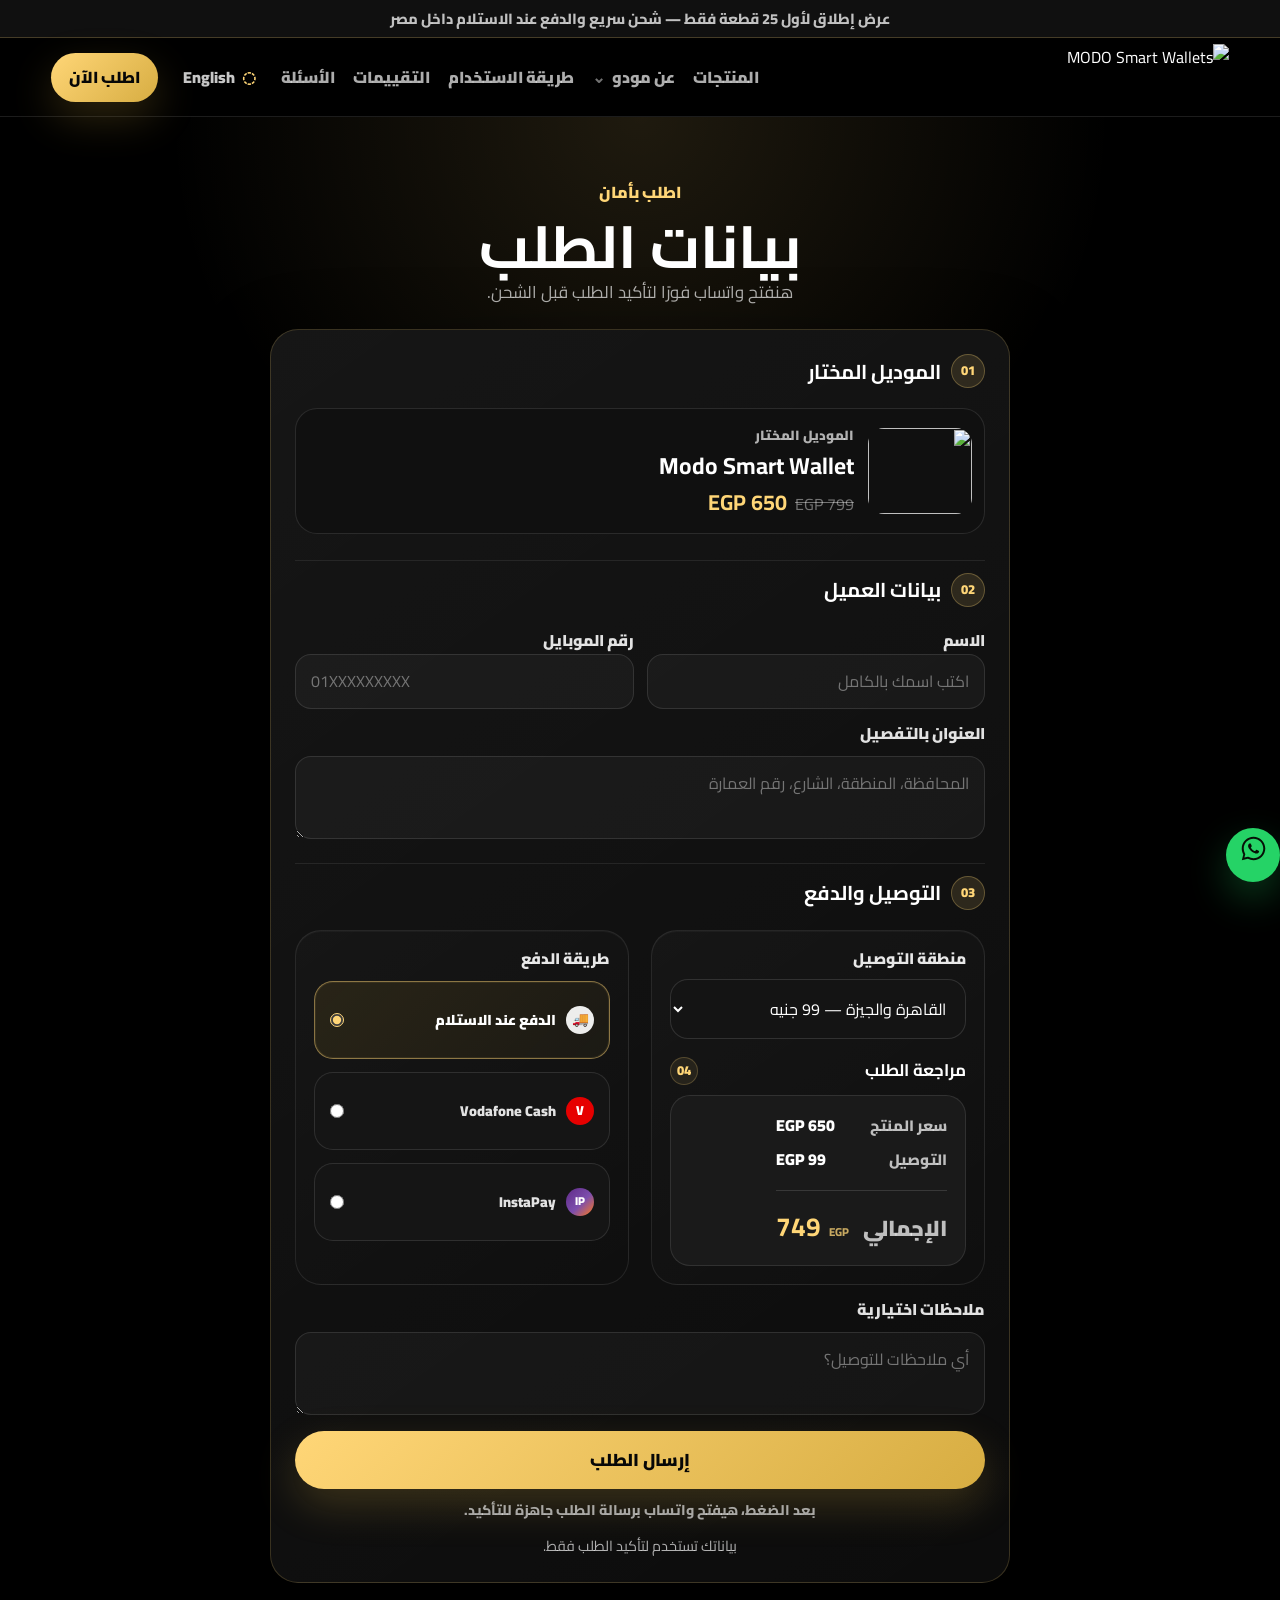
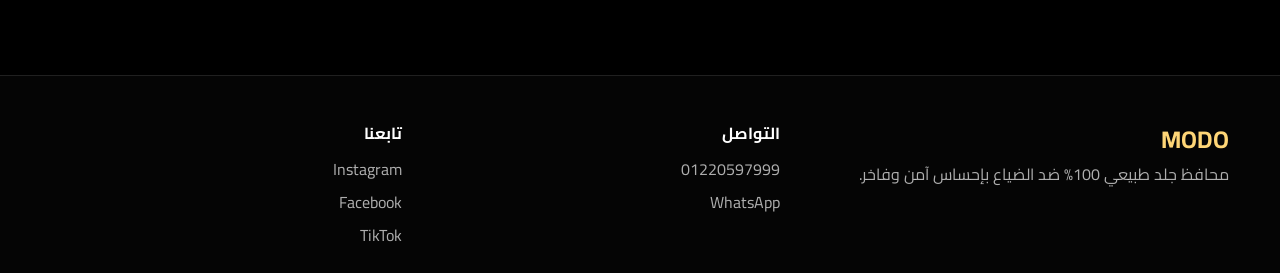
==== commit d92d60b1: "Add files via upload" ====
--- a/checkout.html
+++ b/checkout.html
@@ -1,14 +1,14 @@
-<!DOCTYPE html>
+﻿<!DOCTYPE html>
 <html lang="ar" dir="rtl">
 <head>
   <meta charset="UTF-8" />
   <meta name="viewport" content="width=device-width, initial-scale=1.0" />
-  <meta name="description" content="Checkout MODO Smart Wallet: اختر المحفظة، منطقة التوصيل، وطريقة الدفع. الدفع عند الاستلام داخل مصر." />
+  <meta name="description" content="Checkout MODO Smart Wallet: Ø§Ø®ØªØ± Ø§Ù„Ù…Ø­ÙØ¸Ø©ØŒ Ù…Ù†Ø·Ù‚Ø© Ø§Ù„ØªÙˆØµÙŠÙ„ØŒ ÙˆØ·Ø±ÙŠÙ‚Ø© Ø§Ù„Ø¯ÙØ¹. Ø§Ù„Ø¯ÙØ¹ Ø¹Ù†Ø¯ Ø§Ù„Ø§Ø³ØªÙ„Ø§Ù… Ø¯Ø§Ø®Ù„ Ù…ØµØ±." />
   <title>Checkout | MODO Smart Wallet</title>
   <link rel="preconnect" href="https://fonts.googleapis.com">
   <link rel="preconnect" href="https://fonts.gstatic.com" crossorigin>
   <link href="https://fonts.googleapis.com/css2?family=Cairo:wght@400;600;700;800;900&display=swap" rel="stylesheet">
-  <link rel="stylesheet" href="style.css?v=20260529-mobile-total-gray" />
+  <link rel="stylesheet" href="style.css?v=20260605-whatsapp-right" />
 
   <!-- Meta Pixel Code -->
   <script>
@@ -20,16 +20,16 @@
   t.src=v;s=b.getElementsByTagName(e)[0];
   s.parentNode.insertBefore(t,s)}(window, document,'script',
   'https://connect.facebook.net/en_US/fbevents.js');
-  fbq('init', '1723439528639555');
+  fbq('init', '1531355172014626');
   fbq('track', 'PageView');
   </script>
   <noscript><img height="1" width="1" style="display:none"
-  src="https://www.facebook.com/tr?id=1723439528639555&ev=PageView&noscript=1"
+  src="https://www.facebook.com/tr?id=1531355172014626&ev=PageView&noscript=1"
   /></noscript>
   <!-- End Meta Pixel Code -->
 </head>
 <body class="checkout-page">
-  <div class="top-strip"><span data-i18n="topOffer">عرض إطلاق لأول 25 قطعة فقط — شحن سريع والدفع عند الاستلام داخل مصر</span></div>
+  <div class="top-strip"><span data-i18n="topOffer">Ø¹Ø±Ø¶ Ø¥Ø·Ù„Ø§Ù‚ Ù„Ø£ÙˆÙ„ 25 Ù‚Ø·Ø¹Ø© ÙÙ‚Ø· â€” Ø´Ø­Ù† Ø³Ø±ÙŠØ¹ ÙˆØ§Ù„Ø¯ÙØ¹ Ø¹Ù†Ø¯ Ø§Ù„Ø§Ø³ØªÙ„Ø§Ù… Ø¯Ø§Ø®Ù„ Ù…ØµØ±</span></div>
 
   <header class="site-header">
     <div class="container nav">
@@ -37,20 +37,20 @@
         <img src="https://www.modosmartwallets.com/modo-logo.png" alt="MODO Smart Wallets">
       </a>
       <nav class="nav-links" id="navLinks">
-        <a href="./index.html#products" data-i18n="navProducts">المنتجات</a>
+        <a href="./index.html#products" data-i18n="navProducts">Ø§Ù„Ù…Ù†ØªØ¬Ø§Øª</a>
         <details class="nav-about">
-          <summary data-i18n="navAbout">عن مودو</summary>
-          <a href="./story.html" data-i18n="navStory">قصتنا</a>
-          <a href="./why.html" data-i18n="navWhy">ليه تختار مودو</a>
+          <summary data-i18n="navAbout">Ø¹Ù† Ù…ÙˆØ¯Ùˆ</summary>
+          <a href="./story.html" data-i18n="navStory">Ù‚ØµØªÙ†Ø§</a>
+          <a href="./why.html" data-i18n="navWhy">Ù„ÙŠÙ‡ ØªØ®ØªØ§Ø± Ù…ÙˆØ¯Ùˆ</a>
         </details>
-        <a href="./how.html" data-i18n="navHow">طريقة الاستخدام</a>
-        <a href="./index.html#reviews" data-i18n="navReviews">التقييمات</a>
-        <a href="./faq.html" data-i18n="navFAQ">الأسئلة</a>
+        <a href="./how.html" data-i18n="navHow">Ø·Ø±ÙŠÙ‚Ø© Ø§Ù„Ø§Ø³ØªØ®Ø¯Ø§Ù…</a>
+        <a href="./index.html#reviews" data-i18n="navReviews">Ø§Ù„ØªÙ‚ÙŠÙŠÙ…Ø§Øª</a>
+        <a href="./faq.html" data-i18n="navFAQ">Ø§Ù„Ø£Ø³Ø¦Ù„Ø©</a>
       </nav>
       <div class="nav-actions">
         <button class="lang-btn" id="langToggle" type="button">English</button>
-        <a href="./checkout.html" class="mini-cta" data-i18n="navCTA">اطلب الآن</a>
-        <button class="menu-btn" id="menuBtn" type="button" aria-label="Menu">☰</button>
+        <a href="./checkout.html" class="mini-cta" data-i18n="navCTA">Ø§Ø·Ù„Ø¨ Ø§Ù„Ø¢Ù†</a>
+        <button class="menu-btn" id="menuBtn" type="button" aria-label="Menu">â˜°</button>
       </div>
     </div>
   </header>
@@ -59,72 +59,72 @@
     <section class="section order-section checkout-standalone" id="order">
       <div class="container order-shell">
         <div class="section-head reveal">
-          <span data-i18n="orderEyebrow">اطلب بأمان</span>
-          <h1 data-i18n="orderTitle">بيانات الطلب</h1>
-          <p data-i18n="orderSubtitle">هنفتح واتساب فورًا لتأكيد الطلب قبل الشحن.</p>
+          <span data-i18n="orderEyebrow">Ø§Ø·Ù„Ø¨ Ø¨Ø£Ù…Ø§Ù†</span>
+          <h1 data-i18n="orderTitle">Ø¨ÙŠØ§Ù†Ø§Øª Ø§Ù„Ø·Ù„Ø¨</h1>
+          <p data-i18n="orderSubtitle">Ù‡Ù†ÙØªØ­ ÙˆØ§ØªØ³Ø§Ø¨ ÙÙˆØ±Ù‹Ø§ Ù„ØªØ£ÙƒÙŠØ¯ Ø§Ù„Ø·Ù„Ø¨ Ù‚Ø¨Ù„ Ø§Ù„Ø´Ø­Ù†.</p>
         </div>
 
         <form class="order-form reveal" id="orderForm">
           <div class="selected-product-card" id="selectedProductCard">
             <img src="https://www.modosmartwallets.com/smart-wallet.jpg" alt="" id="selectedProductImg">
             <div>
-              <small data-i18n="selectedLabel">الموديل المختار</small>
+              <small data-i18n="selectedLabel">Ø§Ù„Ù…ÙˆØ¯ÙŠÙ„ Ø§Ù„Ù…Ø®ØªØ§Ø±</small>
               <h3 id="selectedProductName">Modo Smart Wallet</h3>
               <p><span class="old-price" id="selectedOldPrice">799 EGP</span> <strong id="selectedPrice">650 EGP</strong></p>
             </div>
           </div>
 
-          <label for="productSelect" data-i18n="formProduct">اختار المنتج</label>
+          <label for="productSelect" data-i18n="formProduct">Ø§Ø®ØªØ§Ø± Ø§Ù„Ù…Ù†ØªØ¬</label>
           <select id="productSelect" required></select>
 
           <div class="form-grid">
             <div>
-              <label for="customerName" data-i18n="formName">الاسم</label>
+              <label for="customerName" data-i18n="formName">Ø§Ù„Ø§Ø³Ù…</label>
               <input type="text" id="customerName" required>
             </div>
             <div>
-              <label for="customerPhone" data-i18n="formPhone">رقم الموبايل</label>
+              <label for="customerPhone" data-i18n="formPhone">Ø±Ù‚Ù… Ø§Ù„Ù…ÙˆØ¨Ø§ÙŠÙ„</label>
               <input type="tel" id="customerPhone" required>
             </div>
           </div>
 
-          <label for="customerAddress" data-i18n="formAddress">العنوان بالتفصيل</label>
+          <label for="customerAddress" data-i18n="formAddress">Ø§Ù„Ø¹Ù†ÙˆØ§Ù† Ø¨Ø§Ù„ØªÙØµÙŠÙ„</label>
           <textarea id="customerAddress" required></textarea>
 
           <div class="form-grid">
             <div>
-              <label for="deliveryRegion" data-i18n="formDeliveryRegion">منطقة التوصيل</label>
+              <label for="deliveryRegion" data-i18n="formDeliveryRegion">Ù…Ù†Ø·Ù‚Ø© Ø§Ù„ØªÙˆØµÙŠÙ„</label>
               <select id="deliveryRegion" required>
-                <option value="cairo_giza" data-i18n="deliveryCairoGiza">القاهرة والجيزة — 99 جنيه</option>
-                <option value="alex" data-i18n="deliveryAlex">الإسكندرية — 120 جنيه</option>
-                <option value="delta_canal" data-i18n="deliveryDeltaCanal">الدلتا والقناة — 125 جنيه</option>
-                <option value="assiut" data-i18n="deliveryAssiut">أسيوط — 200 جنيه</option>
-                <option value="northcoast" data-i18n="deliveryNorthCoast">الساحل الشمالي — 220 جنيه</option>
+                <option value="cairo_giza" data-i18n="deliveryCairoGiza">Ø§Ù„Ù‚Ø§Ù‡Ø±Ø© ÙˆØ§Ù„Ø¬ÙŠØ²Ø© â€” 99 Ø¬Ù†ÙŠÙ‡</option>
+                <option value="alex" data-i18n="deliveryAlex">Ø§Ù„Ø¥Ø³ÙƒÙ†Ø¯Ø±ÙŠØ© â€” 120 Ø¬Ù†ÙŠÙ‡</option>
+                <option value="delta_canal" data-i18n="deliveryDeltaCanal">Ø§Ù„Ø¯Ù„ØªØ§ ÙˆØ§Ù„Ù‚Ù†Ø§Ø© â€” 125 Ø¬Ù†ÙŠÙ‡</option>
+                <option value="assiut" data-i18n="deliveryAssiut">Ø£Ø³ÙŠÙˆØ· â€” 200 Ø¬Ù†ÙŠÙ‡</option>
+                <option value="northcoast" data-i18n="deliveryNorthCoast">Ø§Ù„Ø³Ø§Ø­Ù„ Ø§Ù„Ø´Ù…Ø§Ù„ÙŠ â€” 220 Ø¬Ù†ÙŠÙ‡</option>
               </select>
             </div>
             <div>
-              <label for="paymentMethod" data-i18n="formPayment">طريقة الدفع</label>
+              <label for="paymentMethod" data-i18n="formPayment">Ø·Ø±ÙŠÙ‚Ø© Ø§Ù„Ø¯ÙØ¹</label>
               <select id="paymentMethod" required>
-                <option value="Cash on Delivery" data-i18n="paymentCOD">الدفع عند الاستلام</option>
+                <option value="Cash on Delivery" data-i18n="paymentCOD">Ø§Ù„Ø¯ÙØ¹ Ø¹Ù†Ø¯ Ø§Ù„Ø§Ø³ØªÙ„Ø§Ù…</option>
                 <option value="Vodafone Cash">Vodafone Cash</option>
                 <option value="InstaPay">InstaPay</option>
               </select>
             </div>
           </div>
 
-          <p class="premium-free-delivery-note" id="premiumFreeDeliveryNote" hidden data-i18n="premiumFreeDeliveryCheckout">توصيل مجاني مع Modo Premium Wallet</p>
+          <p class="premium-free-delivery-note" id="premiumFreeDeliveryNote" hidden data-i18n="premiumFreeDeliveryCheckout">ØªÙˆØµÙŠÙ„ Ù…Ø¬Ø§Ù†ÙŠ Ù…Ø¹ Modo Premium Wallet</p>
 
           <div class="checkout-total-box" id="checkoutTotalBox">
-            <span data-i18n="checkoutTotalLabel">إجمالي السعر شامل التوصيل</span>
+            <span data-i18n="checkoutTotalLabel">Ø¥Ø¬Ù…Ø§Ù„ÙŠ Ø§Ù„Ø³Ø¹Ø± Ø´Ø§Ù…Ù„ Ø§Ù„ØªÙˆØµÙŠÙ„</span>
             <strong id="checkoutTotalValue">749 EGP</strong>
           </div>
 
-          <label for="customerNotes" data-i18n="formNotes">ملاحظات اختيارية</label>
+          <label for="customerNotes" data-i18n="formNotes">Ù…Ù„Ø§Ø­Ø¸Ø§Øª Ø§Ø®ØªÙŠØ§Ø±ÙŠØ©</label>
           <textarea id="customerNotes"></textarea>
 
-          <button type="submit" class="btn btn-primary order-submit" data-i18n="submitOrder">إرسال الطلب</button>
-          <p class="order-success-message" id="orderSuccess" hidden data-i18n="orderSuccess">تم تأكيد طلبك</p>
-          <p class="form-note"><span data-i18n="formNote">بياناتك تستخدم لتأكيد الطلب فقط.</span></p>
+          <button type="submit" class="btn btn-primary order-submit" data-i18n="submitOrder">Ø¥Ø±Ø³Ø§Ù„ Ø§Ù„Ø·Ù„Ø¨</button>
+          <p class="order-success-message" id="orderSuccess" hidden data-i18n="orderSuccess">ØªÙ… ØªØ£ÙƒÙŠØ¯ Ø·Ù„Ø¨Ùƒ</p>
+          <p class="form-note"><span data-i18n="formNote">Ø¨ÙŠØ§Ù†Ø§ØªÙƒ ØªØ³ØªØ®Ø¯Ù… Ù„ØªØ£ÙƒÙŠØ¯ Ø§Ù„Ø·Ù„Ø¨ ÙÙ‚Ø·.</span></p>
         </form>
       </div>
     </section>
@@ -132,13 +132,18 @@
 
   <footer class="footer">
     <div class="container footer-grid">
-      <div><h3>MODO</h3><p data-i18n="footerAbout">محافظ جلد طبيعي 100% ضد الضياع بإحساس آمن وفاخر.</p></div>
-      <div><h4 data-i18n="footerContact">التواصل</h4><a href="tel:01220597999">01220597999</a><a href="https://wa.me/201220597999" target="_blank" rel="noopener noreferrer">WhatsApp</a></div>
-      <div><h4 data-i18n="footerSocial">تابعنا</h4><a href="https://www.instagram.com/modo.smart.wallets?igsh=YzNkcmE1bDY4eXp3&utm_source=qr" target="_blank" rel="noopener noreferrer">Instagram</a><a href="https://www.facebook.com/share/1Ctd9zWfsX/?mibextid=wwXIfr" target="_blank" rel="noopener noreferrer">Facebook</a><a href="https://www.tiktok.com/@modo.smart.wallet" target="_blank" rel="noopener noreferrer">TikTok</a></div>
+      <div><h3>MODO</h3><p data-i18n="footerAbout">Ù…Ø­Ø§ÙØ¸ Ø¬Ù„Ø¯ Ø·Ø¨ÙŠØ¹ÙŠ 100% Ø¶Ø¯ Ø§Ù„Ø¶ÙŠØ§Ø¹ Ø¨Ø¥Ø­Ø³Ø§Ø³ Ø¢Ù…Ù† ÙˆÙØ§Ø®Ø±.</p></div>
+      <div><h4 data-i18n="footerContact">Ø§Ù„ØªÙˆØ§ØµÙ„</h4><a href="tel:01220597999">01220597999</a><a href="https://wa.me/201220597999" target="_blank" rel="noopener noreferrer">WhatsApp</a></div>
+      <div><h4 data-i18n="footerSocial">ØªØ§Ø¨Ø¹Ù†Ø§</h4><a href="https://www.instagram.com/modo.smart.wallets?igsh=YzNkcmE1bDY4eXp3&utm_source=qr" target="_blank" rel="noopener noreferrer">Instagram</a><a href="https://www.facebook.com/share/1Ctd9zWfsX/?mibextid=wwXIfr" target="_blank" rel="noopener noreferrer">Facebook</a><a href="https://www.tiktok.com/@modo.smart.wallet" target="_blank" rel="noopener noreferrer">TikTok</a></div>
     </div>
   </footer>
 
   <a href="https://wa.me/201220597999" class="whatsapp-float" target="_blank" rel="noopener noreferrer" aria-label="WhatsApp">WhatsApp</a>
-  <script type="module" src="script.js?v=20260529-mobile-total-gray"></script>
+  <script type="module" src="script.js?v=20260605-whatsapp-right"></script>
 </body>
 </html>
+
+
+
+
+
--- a/style.css
+++ b/style.css
@@ -3210,6 +3210,459 @@
   }
 }
 
+/* ===== Product pages + cart flow ===== */
+.cart-link {
+  position: relative;
+  min-height: 42px;
+  display: inline-flex;
+  align-items: center;
+  justify-content: center;
+  gap: 7px;
+  padding: 9px 12px;
+  border-radius: 999px;
+  background: #1a1a1a;
+  border: 1px solid rgba(255,255,255,.1);
+  color: rgba(255,255,255,.82);
+  font-weight: 950;
+  font-size: .9rem;
+}
+.cart-link b {
+  min-width: 20px;
+  height: 20px;
+  display: grid;
+  place-items: center;
+  border-radius: 999px;
+  background: var(--gold-soft);
+  color: #070707;
+  font-size: .72rem;
+  line-height: 1;
+}
+.cart-link.has-items { border-color: rgba(255,214,119,.28); color: #fff; }
+.cart-link.cart-pulse {
+  animation: cartPulse .72s ease;
+}
+@keyframes cartPulse {
+  0% { transform: scale(1); box-shadow: 0 0 0 0 rgba(255,214,119,.22); }
+  45% { transform: scale(1.06); box-shadow: 0 0 0 8px rgba(255,214,119,.10); }
+  100% { transform: scale(1); box-shadow: 0 0 0 0 rgba(255,214,119,0); }
+}
+.cart-add-toast {
+  position: fixed;
+  z-index: 1300;
+  inset-inline-end: 22px;
+  bottom: 94px;
+  width: min(360px, calc(100vw - 32px));
+  display: grid;
+  grid-template-columns: 52px 1fr auto;
+  gap: 12px;
+  align-items: center;
+  padding: 12px;
+  border-radius: 22px;
+  background:
+    linear-gradient(145deg, rgba(255,255,255,.075), rgba(255,255,255,.025)),
+    #1a1a1a;
+  border: 1px solid rgba(255,214,119,.28);
+  box-shadow: 0 22px 60px rgba(0,0,0,.52);
+  transform: translateY(18px) scale(.98);
+  opacity: 0;
+  pointer-events: none;
+  transition: transform .24s ease, opacity .24s ease;
+}
+.cart-add-toast.show {
+  transform: translateY(0) scale(1);
+  opacity: 1;
+  pointer-events: auto;
+}
+.cart-add-toast img {
+  width: 52px;
+  height: 44px;
+  border-radius: 13px;
+  object-fit: cover;
+  border: 1px solid rgba(255,255,255,.1);
+}
+.cart-add-toast strong {
+  display: block;
+  color: var(--gold-soft);
+  font-weight: 950;
+  line-height: 1.2;
+}
+.cart-add-toast span {
+  display: block;
+  color: rgba(255,255,255,.72);
+  font-size: .86rem;
+  font-weight: 800;
+  line-height: 1.35;
+  margin-top: 2px;
+}
+.cart-add-toast a {
+  min-height: 38px;
+  display: inline-flex;
+  align-items: center;
+  justify-content: center;
+  padding: 8px 12px;
+  border-radius: 999px;
+  background: var(--gold-soft);
+  color: #070707;
+  font-size: .82rem;
+  font-weight: 950;
+  white-space: nowrap;
+}
+.product-actions {
+  display: grid;
+  grid-template-columns: 1fr;
+  gap: 10px;
+}
+.product-cart-btn,
+.product-detail-actions .btn-secondary,
+.cart-summary-panel .btn-secondary {
+  background: #1a1a1a !important;
+  color: #fff !important;
+  border: 1px solid rgba(255,255,255,.13) !important;
+  box-shadow: none !important;
+}
+.product-cart-btn.is-added,
+.product-detail-actions .btn-secondary.is-added {
+  border-color: rgba(141,255,173,.42) !important;
+  color: #8dffad !important;
+}
+.product-detail-hero {
+  min-height: calc(100vh - 78px);
+  display: flex;
+  align-items: center;
+  background:
+    radial-gradient(circle at 80% 10%, rgba(255,214,119,.13), transparent 32%),
+    linear-gradient(180deg, #050505, #000);
+}
+.product-detail-grid {
+  display: grid;
+  grid-template-columns: minmax(0, .95fr) minmax(0, 1.05fr);
+  gap: 34px;
+  align-items: center;
+}
+.product-detail-media {
+  position: relative;
+  padding: 16px;
+  border-radius: 34px;
+  background:
+    linear-gradient(145deg, rgba(255,255,255,.07), rgba(255,255,255,.018)),
+    #101010;
+  border: 1px solid rgba(255,214,119,.18);
+  box-shadow: var(--shadow);
+}
+.product-detail-media img {
+  width: 100%;
+  aspect-ratio: 1 / .92;
+  object-fit: cover;
+  border-radius: 24px;
+  filter: brightness(1.08) contrast(1.03);
+}
+.product-page-badge {
+  top: 28px;
+  inset-inline-end: 28px;
+  background: #183421 !important;
+  color: #bfffd0 !important;
+  border: 1px solid rgba(141,255,173,.3);
+}
+.product-detail-copy {
+  display: grid;
+  gap: 16px;
+  text-align: start;
+}
+.product-detail-eyebrow,
+.cart-list-panel > span,
+.cart-empty > span,
+.cart-summary-panel > span {
+  color: var(--gold-soft);
+  font-weight: 950;
+  letter-spacing: .04em;
+  text-transform: uppercase;
+  font-size: .88rem;
+}
+.product-detail-copy h1 {
+  font-size: clamp(2.5rem, 6vw, 5.7rem);
+  line-height: 1.04;
+  max-width: 880px;
+}
+.product-detail-copy p {
+  color: rgba(255,255,255,.72);
+  font-size: clamp(1rem, 2vw, 1.2rem);
+  line-height: 1.9;
+  max-width: 680px;
+}
+.product-detail-price {
+  margin: 2px 0 4px;
+}
+.product-detail-actions {
+  display: flex;
+  flex-wrap: wrap;
+  gap: 12px;
+}
+.product-detail-actions .btn {
+  min-width: 180px;
+}
+.product-info-grid {
+  display: grid;
+  grid-template-columns: repeat(3, 1fr);
+  gap: 18px;
+}
+.product-info-card {
+  min-height: 260px;
+  padding: 24px;
+  border-radius: 28px;
+  background:
+    linear-gradient(145deg, rgba(255,255,255,.06), rgba(255,255,255,.02)),
+    #1a1a1a;
+  border: 1px solid rgba(255,255,255,.1);
+}
+.product-info-card > span {
+  width: 44px;
+  height: 44px;
+  display: grid;
+  place-items: center;
+  border-radius: 14px;
+  background: var(--gold-soft);
+  color: #070707;
+  font-weight: 950;
+  margin-bottom: 22px;
+}
+.product-info-card h2 {
+  font-size: 1.35rem;
+  margin-bottom: 12px;
+}
+.product-info-card p,
+.product-info-card li {
+  color: rgba(255,255,255,.7);
+  line-height: 1.85;
+}
+.product-info-card ul {
+  list-style: none;
+  display: grid;
+  gap: 9px;
+}
+.product-info-card li::before {
+  content: "✓";
+  color: var(--gold-soft);
+  font-weight: 950;
+  margin-inline-end: 9px;
+}
+.text-link {
+  display: inline-flex;
+  width: fit-content;
+  margin-top: 16px;
+  color: var(--gold-soft);
+  font-weight: 950;
+  border-bottom: 1px solid rgba(255,214,119,.42);
+}
+.cart-page-section {
+  min-height: calc(100vh - 78px);
+  background:
+    radial-gradient(circle at 75% 0%, rgba(255,214,119,.12), transparent 34%),
+    #000;
+}
+.cart-layout {
+  display: grid;
+  grid-template-columns: minmax(0, 1fr) 360px;
+  gap: 22px;
+  align-items: start;
+}
+.cart-list-panel,
+.cart-summary-panel,
+.cart-empty {
+  border-radius: 30px;
+  background:
+    linear-gradient(145deg, rgba(255,255,255,.065), rgba(255,255,255,.018)),
+    #101010;
+  border: 1px solid rgba(255,255,255,.1);
+  box-shadow: var(--shadow);
+}
+.cart-list-panel {
+  padding: 24px;
+}
+.cart-list-panel h1,
+.cart-empty h1 {
+  font-size: clamp(2.2rem, 5vw, 4.3rem);
+  line-height: 1.08;
+  margin: 8px 0 8px;
+}
+.cart-list-panel > p,
+.cart-empty p,
+.cart-summary-panel p {
+  color: rgba(255,255,255,.68);
+}
+.cart-items {
+  display: grid;
+  gap: 13px;
+  margin-top: 22px;
+}
+.cart-item {
+  display: grid;
+  grid-template-columns: 110px 1fr auto;
+  gap: 16px;
+  align-items: center;
+  padding: 14px;
+  border-radius: 22px;
+  background: #1a1a1a;
+  border: 1px solid rgba(255,255,255,.09);
+}
+.cart-item img {
+  width: 110px;
+  height: 90px;
+  object-fit: cover;
+  border-radius: 16px;
+}
+.cart-item h2 {
+  font-size: 1.15rem;
+  margin-bottom: 4px;
+}
+.cart-item p {
+  max-width: 560px;
+  color: rgba(255,255,255,.62);
+  font-size: .92rem;
+  line-height: 1.7;
+}
+.cart-item > strong {
+  color: var(--gold-soft);
+  white-space: nowrap;
+}
+.cart-item-controls {
+  display: flex;
+  flex-wrap: wrap;
+  gap: 8px;
+  align-items: center;
+  margin-top: 10px;
+}
+.cart-item-controls button {
+  min-width: 34px;
+  min-height: 34px;
+  border-radius: 999px;
+  background: #101010;
+  border: 1px solid rgba(255,255,255,.12);
+  color: #fff;
+  cursor: pointer;
+  font-weight: 950;
+}
+.cart-item-controls button:last-child {
+  padding: 0 13px;
+  color: rgba(255,255,255,.72);
+}
+.cart-summary-panel {
+  position: sticky;
+  top: 102px;
+  display: grid;
+  gap: 14px;
+  padding: 24px;
+}
+.cart-summary-panel strong {
+  color: var(--gold-soft);
+  font-size: 2.1rem;
+  line-height: 1;
+}
+.cart-empty {
+  max-width: 720px;
+  margin: 0 auto;
+  padding: 42px 26px;
+  text-align: center;
+}
+.cart-selected-card {
+  display: grid !important;
+  grid-template-columns: 1fr !important;
+}
+.cart-selected-head {
+  display: flex;
+  align-items: end;
+  justify-content: space-between;
+  gap: 14px;
+}
+.cart-selected-list {
+  display: grid;
+  gap: 10px;
+  margin-top: 12px;
+}
+.cart-selected-item {
+  display: grid;
+  grid-template-columns: 68px 1fr;
+  gap: 12px;
+  align-items: center;
+  padding: 10px;
+  border-radius: 16px;
+  background: rgba(255,255,255,.035);
+  border: 1px solid rgba(255,255,255,.08);
+}
+.cart-selected-item img {
+  width: 68px !important;
+  height: 54px !important;
+  border-radius: 12px !important;
+}
+.cart-selected-item span {
+  display: block;
+  color: rgba(255,255,255,.62);
+  font-weight: 800;
+  margin-top: 2px;
+}
+@media (max-width: 980px) {
+  .product-detail-grid,
+  .product-info-grid,
+  .cart-layout {
+    grid-template-columns: 1fr;
+  }
+  .cart-summary-panel {
+    position: static;
+  }
+  .product-detail-hero {
+    min-height: auto;
+    padding-top: 44px;
+  }
+}
+@media (max-width: 620px) {
+  .cart-link {
+    min-height: 38px;
+    padding: 7px 10px;
+    font-size: .82rem;
+  }
+  .cart-add-toast {
+    inset-inline: 14px;
+    bottom: 86px;
+    width: auto;
+    grid-template-columns: 48px 1fr;
+    padding: 11px;
+  }
+  .cart-add-toast a {
+    grid-column: 1 / -1;
+    width: 100%;
+  }
+  .product-detail-copy,
+  .product-detail-copy p {
+    text-align: center;
+    margin-inline: auto;
+  }
+  .product-detail-copy h1 {
+    font-size: clamp(2.15rem, 12vw, 3.9rem);
+  }
+  .product-detail-actions .btn {
+    width: 100%;
+  }
+  .product-info-card {
+    min-height: auto;
+    text-align: start;
+  }
+  .cart-list-panel,
+  .cart-summary-panel {
+    padding: 18px;
+    border-radius: 24px;
+  }
+  .cart-item {
+    grid-template-columns: 86px 1fr;
+  }
+  .cart-item > strong {
+    grid-column: 1 / -1;
+    justify-self: end;
+  }
+  .cart-item img {
+    width: 86px;
+    height: 76px;
+  }
+}
+
 /* ===== Mobile checkout total centered and clearer ===== */
 @media (max-width: 620px) {
   .checkout-standalone .checkout-total-box {
@@ -3295,3 +3748,433 @@
     color: #fff !important;
   }
 }
+
+/* ===== PC checkout fulfillment polish ===== */
+@media (min-width: 981px) {
+  .checkout-standalone .form-grid:has(#deliveryRegion) {
+    grid-template-columns: minmax(0, 1fr) minmax(0, 1fr) !important;
+    gap: 22px !important;
+    align-items: stretch !important;
+  }
+
+  .checkout-delivery-column,
+  .checkout-payment-column {
+    min-height: 338px;
+    padding: 18px;
+    border-radius: 26px;
+    background:
+      linear-gradient(145deg, rgba(255,255,255,.045), rgba(255,255,255,.014)),
+      #0b0b0b;
+    border: 1px solid rgba(255,255,255,.09);
+    box-shadow: inset 0 1px 0 rgba(255,255,255,.035);
+  }
+
+  .checkout-delivery-column > label,
+  .checkout-payment-column > label {
+    margin: 0 0 9px !important;
+    color: rgba(255,255,255,.9) !important;
+    font-size: .96rem !important;
+  }
+
+  .checkout-delivery-column #deliveryRegion {
+    min-height: 60px !important;
+    border-radius: 18px !important;
+    background: #141414 !important;
+    border-color: rgba(255,255,255,.12) !important;
+  }
+
+  .checkout-delivery-column .checkout-section-title {
+    display: flex !important;
+    align-items: center !important;
+    justify-content: space-between !important;
+    margin: 18px 0 10px !important;
+    padding: 0 !important;
+    border: 0 !important;
+  }
+
+  .checkout-delivery-column .checkout-section-title span {
+    width: 28px !important;
+    height: 28px !important;
+    order: 2;
+    color: var(--modo-gold) !important;
+    background: rgba(255,214,119,.08) !important;
+    border-color: rgba(255,214,119,.22) !important;
+  }
+
+  .checkout-delivery-column .checkout-section-title h2 {
+    order: 1;
+    color: #fff !important;
+    font-size: 1.05rem !important;
+  }
+
+  .checkout-delivery-column .checkout-total-box {
+    margin: 0 !important;
+    padding: 16px 18px !important;
+    border-radius: 20px !important;
+    background: #1A1A1A !important;
+    border: 1px solid rgba(255,255,255,.10) !important;
+    box-shadow: none !important;
+  }
+
+  .checkout-delivery-column .checkout-total-row {
+    min-height: 34px !important;
+    gap: 14px !important;
+  }
+
+  .checkout-delivery-column .checkout-total-row span {
+    font-size: .94rem !important;
+    color: rgba(255,255,255,.72) !important;
+  }
+
+  .checkout-delivery-column .checkout-total-row strong {
+    font-size: 1rem !important;
+  }
+
+  .checkout-delivery-column .checkout-total-final {
+    margin-top: 10px !important;
+    padding-top: 14px !important;
+  }
+
+  .checkout-delivery-column .checkout-total-final span {
+    font-size: 1.36rem !important;
+  }
+
+  .checkout-delivery-column .checkout-total-final strong {
+    color: var(--modo-gold) !important;
+    font-size: 1.64rem !important;
+  }
+
+  .checkout-payment-column .payment-method-list {
+    gap: 11px !important;
+  }
+
+  .checkout-payment-column .payment-method-option {
+    min-height: 69px !important;
+    padding: 13px 15px !important;
+    border-radius: 19px !important;
+    background: #151515 !important;
+  }
+
+  .checkout-payment-column .payment-method-option:has(input:checked) {
+    background:
+      linear-gradient(135deg, rgba(255,214,119,.08), rgba(255,255,255,.018)),
+      #17150f !important;
+    border-color: rgba(255,214,119,.48) !important;
+  }
+}
+
+/* ===== Floating cart opposite WhatsApp ===== */
+.cart-float {
+  position: fixed !important;
+  z-index: 1000 !important;
+  width: 54px !important;
+  min-width: 54px !important;
+  height: 54px !important;
+  padding: 0 !important;
+  border-radius: 50% !important;
+  background:
+    linear-gradient(145deg, rgba(255,255,255,.08), rgba(255,255,255,.02)),
+    #1A1A1A !important;
+  border: 1px solid rgba(255,214,119,.34) !important;
+  color: var(--gold-soft) !important;
+  box-shadow: 0 16px 38px rgba(0,0,0,.36), 0 0 0 1px rgba(255,214,119,.06) !important;
+}
+
+.cart-float svg {
+  width: 26px;
+  height: 26px;
+  fill: currentColor;
+}
+
+.cart-float b {
+  position: absolute;
+  top: -5px;
+  inset-inline-end: -5px;
+  min-width: 21px;
+  height: 21px;
+  display: grid;
+  place-items: center;
+  border-radius: 999px;
+  background: var(--gold-soft);
+  color: #070707;
+  border: 2px solid #050505;
+  font-size: .72rem;
+  line-height: 1;
+  font-weight: 950;
+}
+
+.cart-float.has-items {
+  border-color: rgba(255,214,119,.55) !important;
+  box-shadow: 0 18px 44px rgba(255,214,119,.12), 0 16px 38px rgba(0,0,0,.36) !important;
+}
+
+html[dir="rtl"] .whatsapp-float {
+  inset-inline-start: 18px !important;
+  inset-inline-end: auto !important;
+}
+
+html[dir="rtl"] .cart-float {
+  inset-inline-start: auto !important;
+  inset-inline-end: 18px !important;
+}
+
+html[dir="ltr"] .whatsapp-float {
+  inset-inline-start: auto !important;
+  inset-inline-end: 18px !important;
+}
+
+html[dir="ltr"] .cart-float {
+  inset-inline-start: 18px !important;
+  inset-inline-end: auto !important;
+}
+
+.whatsapp-float,
+.cart-float {
+  bottom: 18px !important;
+}
+
+body.sticky-cta-visible .whatsapp-float,
+body.sticky-cta-visible .cart-float {
+  bottom: 76px !important;
+}
+
+@media (max-width: 620px) {
+  .cart-float,
+  .whatsapp-float {
+    width: 50px !important;
+    min-width: 50px !important;
+    height: 50px !important;
+  }
+
+  .cart-float svg {
+    width: 24px;
+    height: 24px;
+  }
+
+  .cart-float b {
+    top: -4px;
+    inset-inline-end: -4px;
+  }
+}
+
+/* ===== Persistent cart helper bar ===== */
+.cart-float {
+  width: min(430px, calc(100vw - 96px)) !important;
+  min-width: 0 !important;
+  height: auto !important;
+  min-height: 82px !important;
+  padding: 10px 12px !important;
+  border-radius: 24px !important;
+  display: flex !important;
+  align-items: center !important;
+  gap: 12px !important;
+  background:
+    linear-gradient(145deg, rgba(255,255,255,.085), rgba(255,255,255,.025)),
+    #1A1A1A !important;
+  border: 1px solid rgba(255,214,119,.34) !important;
+  color: #fff !important;
+  box-shadow: 0 20px 54px rgba(0,0,0,.50), inset 0 1px 0 rgba(255,255,255,.05) !important;
+  opacity: 0 !important;
+  transform: translateY(12px) scale(.98) !important;
+  pointer-events: none !important;
+  transition: opacity .24s ease, transform .24s ease, box-shadow .24s ease !important;
+}
+
+.cart-float.has-items {
+  opacity: 1 !important;
+  transform: translateY(0) scale(1) !important;
+  pointer-events: auto !important;
+}
+
+.cart-float.cart-pulse {
+  animation: cartBarPulse .72s ease !important;
+}
+
+@keyframes cartBarPulse {
+  0% { box-shadow: 0 20px 54px rgba(0,0,0,.50), 0 0 0 0 rgba(255,214,119,.20); }
+  45% { box-shadow: 0 24px 62px rgba(0,0,0,.56), 0 0 0 9px rgba(255,214,119,.10); }
+  100% { box-shadow: 0 20px 54px rgba(0,0,0,.50), 0 0 0 0 rgba(255,214,119,0); }
+}
+
+.cart-float img {
+  width: 62px !important;
+  height: 54px !important;
+  flex: 0 0 62px !important;
+  border-radius: 16px !important;
+  object-fit: cover !important;
+  border: 1px solid rgba(255,255,255,.12) !important;
+}
+
+.cart-float-copy {
+  min-width: 0;
+  display: grid;
+  gap: 2px;
+  line-height: 1.25;
+}
+
+.cart-float-copy strong {
+  color: var(--gold-soft);
+  font-size: clamp(.98rem, 2.8vw, 1.24rem);
+  font-weight: 950;
+  white-space: nowrap;
+}
+
+.cart-float-copy em {
+  color: rgba(255,255,255,.74);
+  font-size: clamp(.78rem, 2vw, .95rem);
+  font-style: normal;
+  font-weight: 900;
+  white-space: nowrap;
+  overflow: hidden;
+  text-overflow: ellipsis;
+}
+
+.cart-float-cta {
+  min-height: 46px;
+  flex: 0 0 auto;
+  display: inline-flex;
+  align-items: center;
+  justify-content: center;
+  padding: 10px 18px;
+  border-radius: 999px;
+  background: var(--gold-soft);
+  color: #070707;
+  font-weight: 950;
+  font-size: .94rem;
+  white-space: nowrap;
+}
+
+.cart-float b {
+  top: -8px !important;
+  width: 26px !important;
+  min-width: 26px !important;
+  height: 26px !important;
+  border-color: #111 !important;
+}
+
+html[dir="rtl"] .cart-float {
+  direction: ltr;
+}
+
+html[dir="rtl"] .cart-float-cta { order: 1; }
+html[dir="rtl"] .cart-float-copy { order: 2; text-align: right; direction: rtl; }
+html[dir="rtl"] .cart-float img { order: 3; }
+
+html[dir="ltr"] .cart-float {
+  direction: ltr;
+}
+
+html[dir="ltr"] .cart-float img { order: 1; }
+html[dir="ltr"] .cart-float-copy { order: 2; text-align: left; }
+html[dir="ltr"] .cart-float-cta { order: 3; }
+
+/* Keep persistent cart helper away from WhatsApp on every language. */
+html[dir="rtl"] .cart-float,
+html[dir="ltr"] .cart-float {
+  inset-inline-start: 18px !important;
+  inset-inline-end: auto !important;
+}
+
+html[dir="rtl"] .whatsapp-float,
+html[dir="ltr"] .whatsapp-float {
+  inset-inline-start: auto !important;
+  inset-inline-end: 18px !important;
+}
+
+@media (max-width: 620px) {
+  .cart-float {
+    width: min(370px, calc(100vw - 86px)) !important;
+    min-height: 72px !important;
+    padding: 9px 10px !important;
+    gap: 9px !important;
+    border-radius: 22px !important;
+  }
+
+  .cart-float img {
+    width: 52px !important;
+    height: 46px !important;
+    flex-basis: 52px !important;
+    border-radius: 14px !important;
+  }
+
+  .cart-float-cta {
+    min-height: 40px;
+    padding: 8px 13px;
+    font-size: .84rem;
+  }
+}
+
+@media (max-width: 420px) {
+  .cart-float {
+    width: calc(100vw - 82px) !important;
+  }
+
+  .cart-float-copy strong {
+    font-size: .95rem;
+  }
+
+  .cart-float-copy em {
+    font-size: .74rem;
+  }
+}
+
+/* ===== Final cart/WhatsApp collision guard ===== */
+.cart-float {
+  inset-inline-start: auto !important;
+  inset-inline-end: auto !important;
+  left: 18px !important;
+  right: auto !important;
+}
+
+.whatsapp-float {
+  inset-inline-start: auto !important;
+  inset-inline-end: auto !important;
+  left: auto !important;
+  right: 18px !important;
+}
+
+@media (max-width: 620px) {
+  .cart-float {
+    left: 14px !important;
+    right: auto !important;
+    width: min(340px, calc(100vw - 112px)) !important;
+  }
+
+  .whatsapp-float {
+    left: auto !important;
+    right: 14px !important;
+  }
+}
+
+@media (max-width: 420px) {
+  .cart-float {
+    width: calc(100vw - 112px) !important;
+    gap: 7px !important;
+  }
+
+  .cart-float-cta {
+    padding-inline: 10px !important;
+    font-size: .78rem !important;
+  }
+}
+
+/* Arabic and English: WhatsApp always stays on the visual right side. */
+html[dir="rtl"] body .whatsapp-float,
+html[dir="ltr"] body .whatsapp-float,
+body .whatsapp-float {
+  left: auto !important;
+  right: 18px !important;
+  inset-inline-start: auto !important;
+  inset-inline-end: auto !important;
+}
+
+@media (max-width: 620px) {
+  html[dir="rtl"] body .whatsapp-float,
+  html[dir="ltr"] body .whatsapp-float,
+  body .whatsapp-float {
+    left: auto !important;
+    right: 14px !important;
+    inset-inline-start: auto !important;
+    inset-inline-end: auto !important;
+  }
+}
